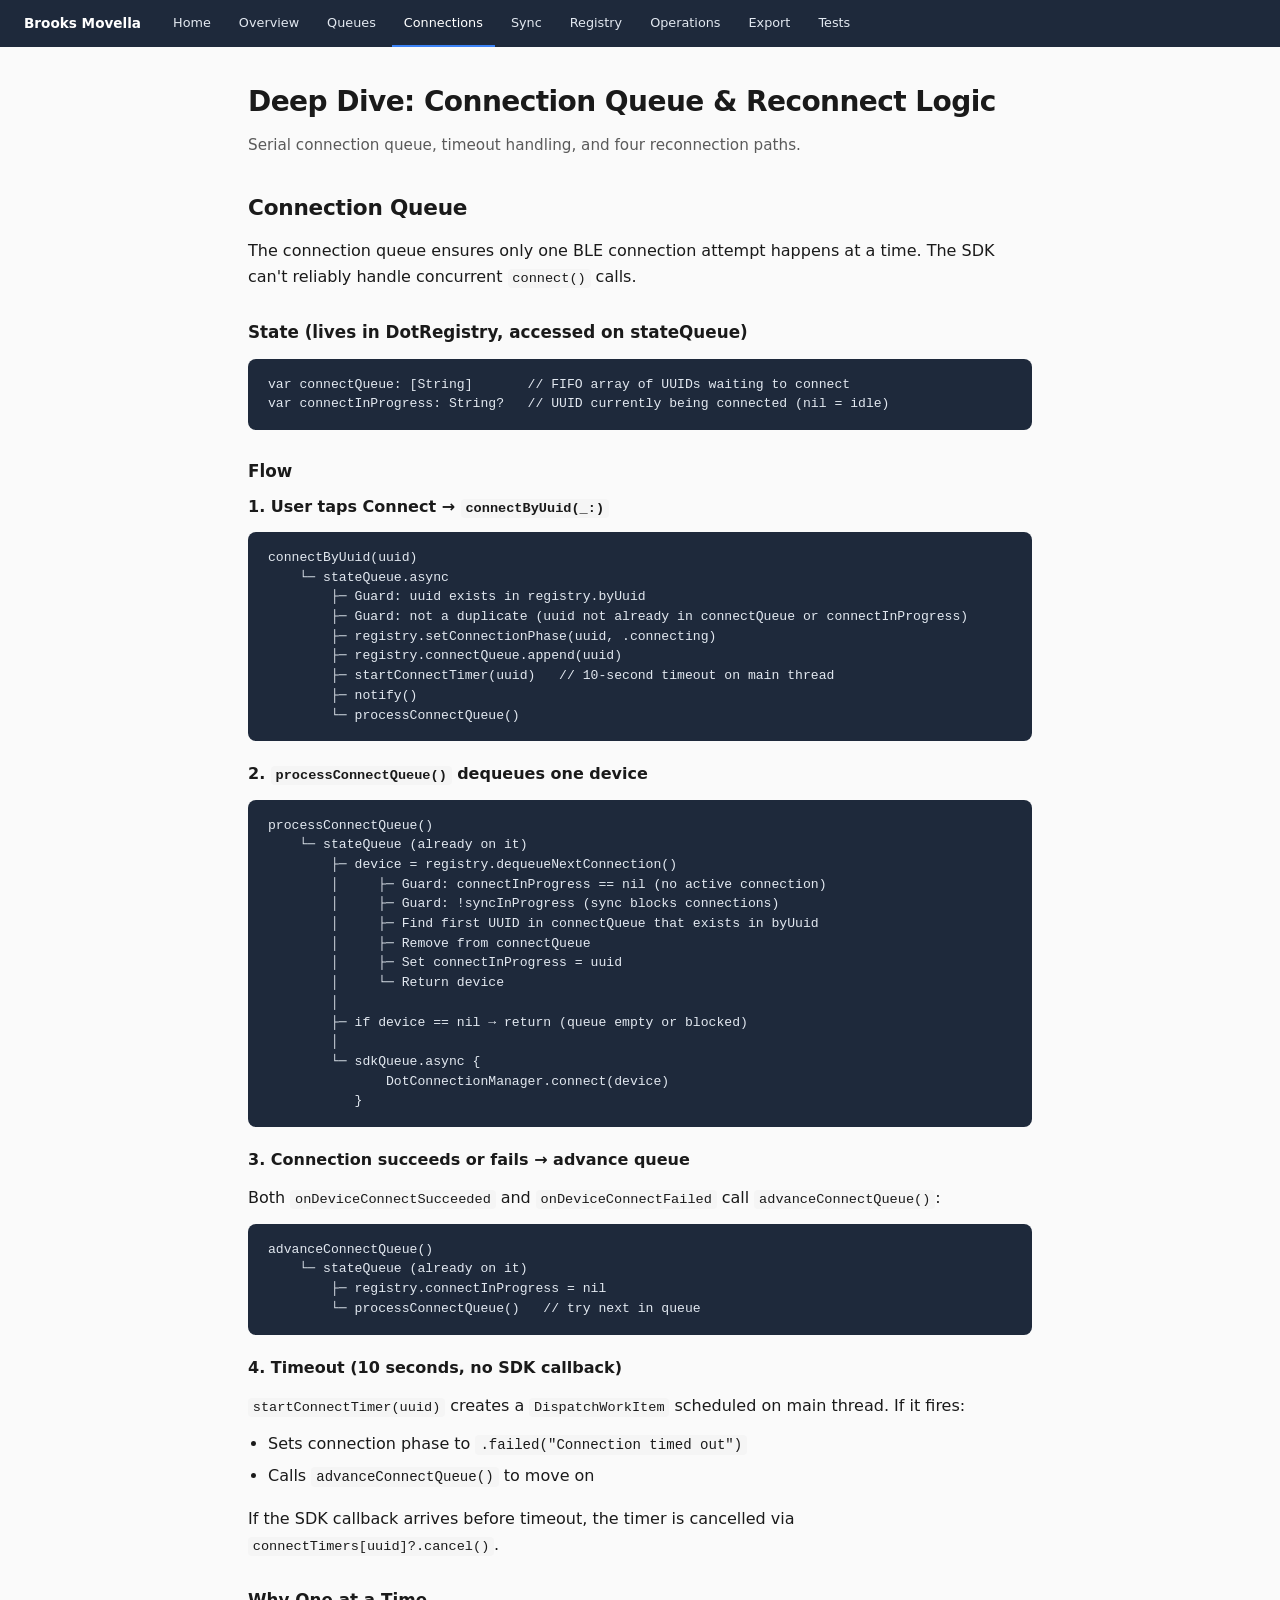
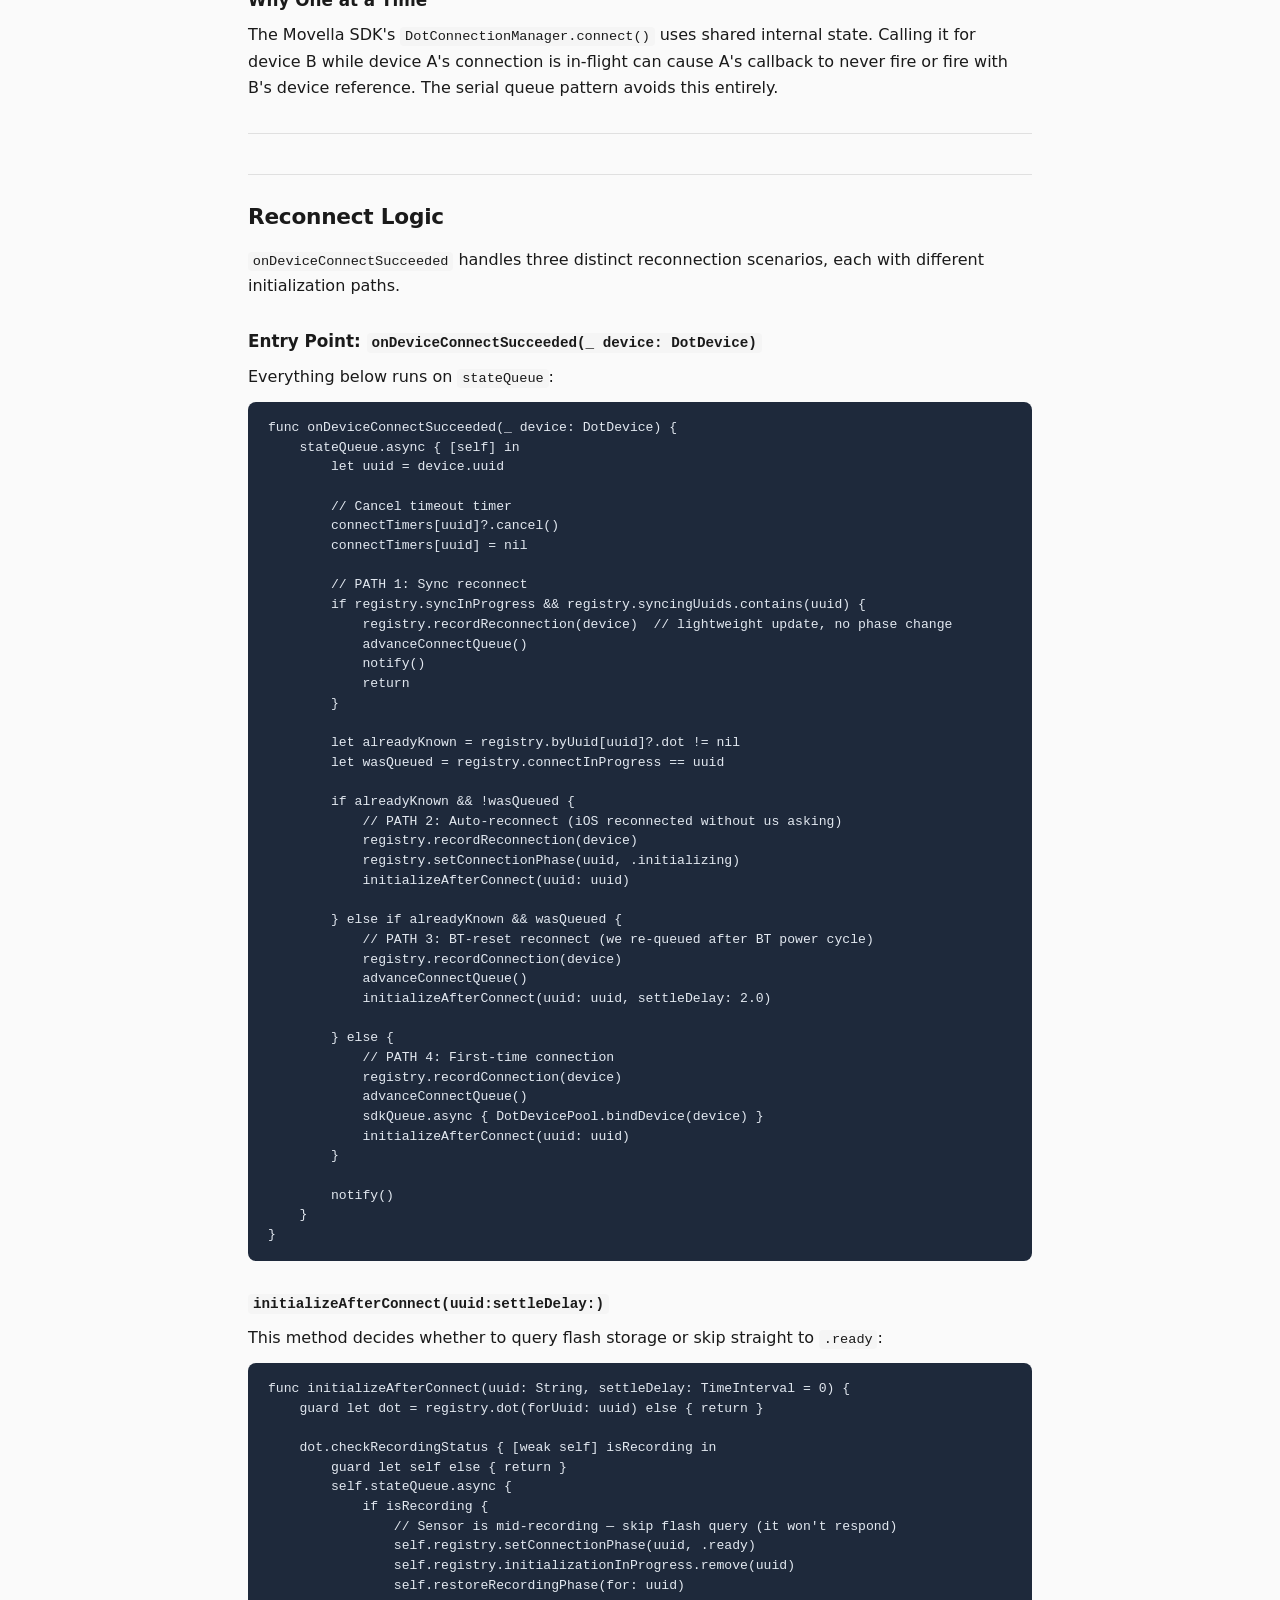
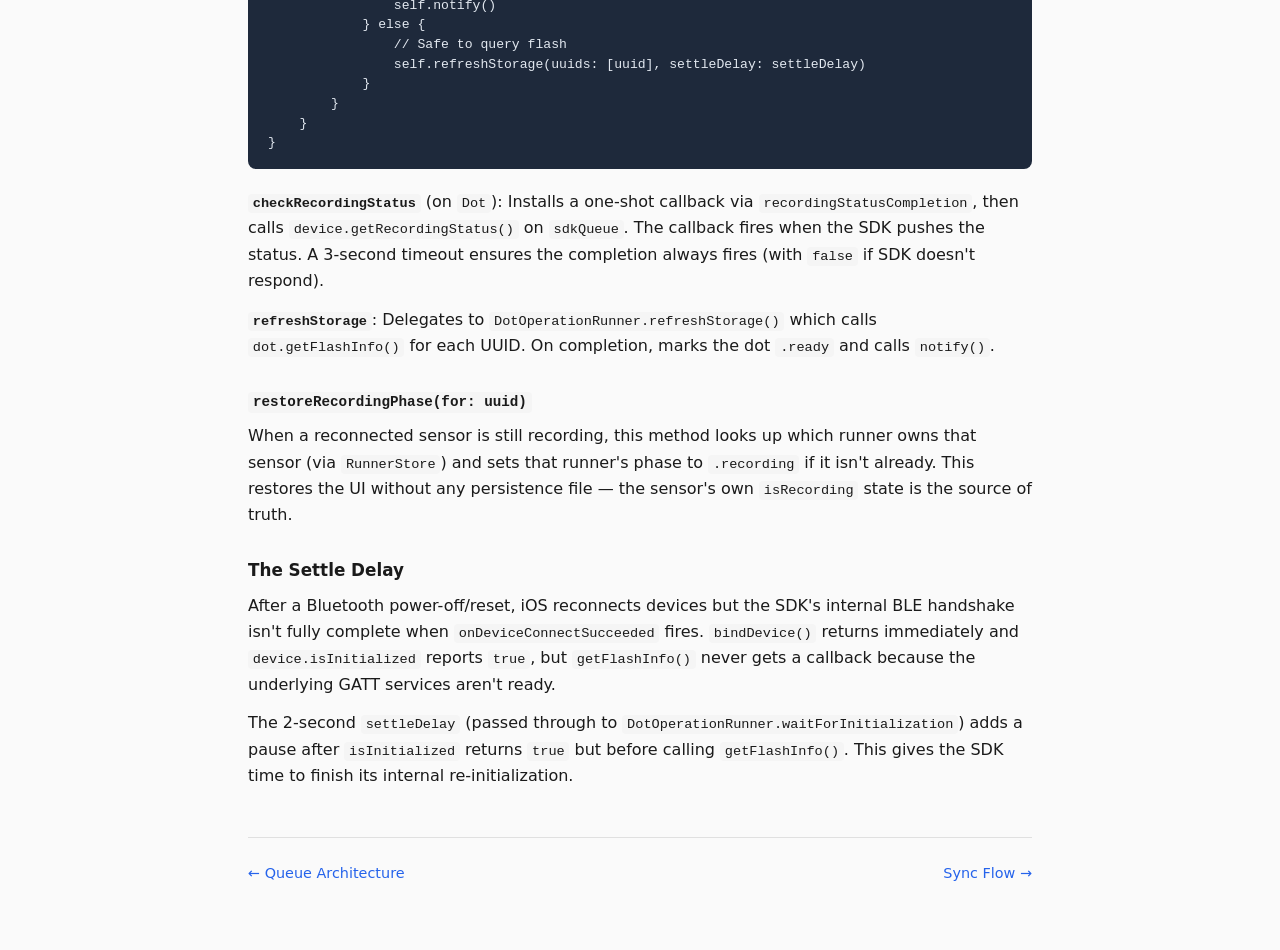
==== docs/connections.html @ 40fa3859 "cleaned up code" ====
<!DOCTYPE html>
<html lang="en">
<head>
<meta charset="utf-8">
<meta name="viewport" content="width=device-width, initial-scale=1">
<title>Connections &amp; Reconnect — Brooks Movella App</title>
<link rel="stylesheet" href="style.css">
</head>
<body>

<nav class="top-nav">
  <span class="brand">Brooks Movella</span>
  <a href="index.html">Home</a>
  <a href="overview.html">Overview</a>
  <a href="queues.html">Queues</a>
  <a href="connections.html" class="active">Connections</a>
  <a href="sync.html">Sync</a>
  <a href="registry.html">Registry</a>
  <a href="operations.html">Operations</a>
  <a href="export.html">Export</a>
  <a href="tests.html">Tests</a>
</nav>

<div class="container">
  <h1>Deep Dive: Connection Queue &amp; Reconnect Logic</h1>
  <p class="subtitle">Serial connection queue, timeout handling, and four reconnection paths.</p>

  <h2>Connection Queue</h2>

  <p>The connection queue ensures only one BLE connection attempt happens at a time. The SDK can't reliably handle concurrent <code>connect()</code> calls.</p>

  <h3>State (lives in DotRegistry, accessed on stateQueue)</h3>

<pre><code>var connectQueue: [String]       // FIFO array of UUIDs waiting to connect
var connectInProgress: String?   // UUID currently being connected (nil = idle)</code></pre>

  <h3>Flow</h3>

  <p><strong>1. User taps Connect &rarr; <code>connectByUuid(_:)</code></strong></p>

<pre><code>connectByUuid(uuid)
    &boxur;&boxh; stateQueue.async
        &boxvr;&boxh; Guard: uuid exists in registry.byUuid
        &boxvr;&boxh; Guard: not a duplicate (uuid not already in connectQueue or connectInProgress)
        &boxvr;&boxh; registry.setConnectionPhase(uuid, .connecting)
        &boxvr;&boxh; registry.connectQueue.append(uuid)
        &boxvr;&boxh; startConnectTimer(uuid)   // 10-second timeout on main thread
        &boxvr;&boxh; notify()
        &boxur;&boxh; processConnectQueue()</code></pre>

  <p><strong>2. <code>processConnectQueue()</code> dequeues one device</strong></p>

<pre><code>processConnectQueue()
    &boxur;&boxh; stateQueue (already on it)
        &boxvr;&boxh; device = registry.dequeueNextConnection()
        &boxv;     &boxvr;&boxh; Guard: connectInProgress == nil (no active connection)
        &boxv;     &boxvr;&boxh; Guard: !syncInProgress (sync blocks connections)
        &boxv;     &boxvr;&boxh; Find first UUID in connectQueue that exists in byUuid
        &boxv;     &boxvr;&boxh; Remove from connectQueue
        &boxv;     &boxvr;&boxh; Set connectInProgress = uuid
        &boxv;     &boxur;&boxh; Return device
        &boxv;
        &boxvr;&boxh; if device == nil &rarr; return (queue empty or blocked)
        &boxv;
        &boxur;&boxh; sdkQueue.async {
               DotConnectionManager.connect(device)
           }</code></pre>

  <p><strong>3. Connection succeeds or fails &rarr; advance queue</strong></p>

  <p>Both <code>onDeviceConnectSucceeded</code> and <code>onDeviceConnectFailed</code> call <code>advanceConnectQueue()</code>:</p>

<pre><code>advanceConnectQueue()
    &boxur;&boxh; stateQueue (already on it)
        &boxvr;&boxh; registry.connectInProgress = nil
        &boxur;&boxh; processConnectQueue()   // try next in queue</code></pre>

  <p><strong>4. Timeout (10 seconds, no SDK callback)</strong></p>

  <p><code>startConnectTimer(uuid)</code> creates a <code>DispatchWorkItem</code> scheduled on main thread. If it fires:</p>
  <ul>
    <li>Sets connection phase to <code>.failed("Connection timed out")</code></li>
    <li>Calls <code>advanceConnectQueue()</code> to move on</li>
  </ul>

  <p>If the SDK callback arrives before timeout, the timer is cancelled via <code>connectTimers[uuid]?.cancel()</code>.</p>

  <h3>Why One at a Time</h3>

  <p>The Movella SDK's <code>DotConnectionManager.connect()</code> uses shared internal state. Calling it for device B while device A's connection is in-flight can cause A's callback to never fire or fire with B's device reference. The serial queue pattern avoids this entirely.</p>

  <hr>

  <h2>Reconnect Logic</h2>

  <p><code>onDeviceConnectSucceeded</code> handles three distinct reconnection scenarios, each with different initialization paths.</p>

  <h3>Entry Point: <code>onDeviceConnectSucceeded(_ device: DotDevice)</code></h3>

  <p>Everything below runs on <code>stateQueue</code>:</p>

<pre><code>func onDeviceConnectSucceeded(_ device: DotDevice) {
    stateQueue.async { [self] in
        let uuid = device.uuid

        // Cancel timeout timer
        connectTimers[uuid]?.cancel()
        connectTimers[uuid] = nil

        // PATH 1: Sync reconnect
        if registry.syncInProgress &amp;&amp; registry.syncingUuids.contains(uuid) {
            registry.recordReconnection(device)  // lightweight update, no phase change
            advanceConnectQueue()
            notify()
            return
        }

        let alreadyKnown = registry.byUuid[uuid]?.dot != nil
        let wasQueued = registry.connectInProgress == uuid

        if alreadyKnown &amp;&amp; !wasQueued {
            // PATH 2: Auto-reconnect (iOS reconnected without us asking)
            registry.recordReconnection(device)
            registry.setConnectionPhase(uuid, .initializing)
            initializeAfterConnect(uuid: uuid)

        } else if alreadyKnown &amp;&amp; wasQueued {
            // PATH 3: BT-reset reconnect (we re-queued after BT power cycle)
            registry.recordConnection(device)
            advanceConnectQueue()
            initializeAfterConnect(uuid: uuid, settleDelay: 2.0)

        } else {
            // PATH 4: First-time connection
            registry.recordConnection(device)
            advanceConnectQueue()
            sdkQueue.async { DotDevicePool.bindDevice(device) }
            initializeAfterConnect(uuid: uuid)
        }

        notify()
    }
}</code></pre>

  <h3><code>initializeAfterConnect(uuid:settleDelay:)</code></h3>

  <p>This method decides whether to query flash storage or skip straight to <code>.ready</code>:</p>

<pre><code>func initializeAfterConnect(uuid: String, settleDelay: TimeInterval = 0) {
    guard let dot = registry.dot(forUuid: uuid) else { return }

    dot.checkRecordingStatus { [weak self] isRecording in
        guard let self else { return }
        self.stateQueue.async {
            if isRecording {
                // Sensor is mid-recording &mdash; skip flash query (it won't respond)
                self.registry.setConnectionPhase(uuid, .ready)
                self.registry.initializationInProgress.remove(uuid)
                self.restoreRecordingPhase(for: uuid)
                self.notify()
            } else {
                // Safe to query flash
                self.refreshStorage(uuids: [uuid], settleDelay: settleDelay)
            }
        }
    }
}</code></pre>

  <p><strong><code>checkRecordingStatus</code></strong> (on <code>Dot</code>): Installs a one-shot callback via <code>recordingStatusCompletion</code>, then calls <code>device.getRecordingStatus()</code> on <code>sdkQueue</code>. The callback fires when the SDK pushes the status. A 3-second timeout ensures the completion always fires (with <code>false</code> if SDK doesn't respond).</p>

  <p><strong><code>refreshStorage</code></strong>: Delegates to <code>DotOperationRunner.refreshStorage()</code> which calls <code>dot.getFlashInfo()</code> for each UUID. On completion, marks the dot <code>.ready</code> and calls <code>notify()</code>.</p>

  <h3><code>restoreRecordingPhase(for: uuid)</code></h3>

  <p>When a reconnected sensor is still recording, this method looks up which runner owns that sensor (via <code>RunnerStore</code>) and sets that runner's phase to <code>.recording</code> if it isn't already. This restores the UI without any persistence file &mdash; the sensor's own <code>isRecording</code> state is the source of truth.</p>

  <h3>The Settle Delay</h3>

  <p>After a Bluetooth power-off/reset, iOS reconnects devices but the SDK's internal BLE handshake isn't fully complete when <code>onDeviceConnectSucceeded</code> fires. <code>bindDevice()</code> returns immediately and <code>device.isInitialized</code> reports <code>true</code>, but <code>getFlashInfo()</code> never gets a callback because the underlying GATT services aren't ready.</p>

  <p>The 2-second <code>settleDelay</code> (passed through to <code>DotOperationRunner.waitForInitialization</code>) adds a pause after <code>isInitialized</code> returns <code>true</code> but before calling <code>getFlashInfo()</code>. This gives the SDK time to finish its internal re-initialization.</p>

  <div class="page-nav">
    <a href="queues.html">&larr; Queue Architecture</a>
    <a href="sync.html">Sync Flow &rarr;</a>
  </div>
</div>

</body>
</html>
---- docs/style.css ----
/* ── Reset & Base ── */
*, *::before, *::after { box-sizing: border-box; margin: 0; padding: 0; }

:root {
  --bg: #fafafa;
  --surface: #ffffff;
  --text: #1a1a1a;
  --text-muted: #5a5a5a;
  --border: #e0e0e0;
  --accent: #2563eb;
  --accent-light: #eff6ff;
  --code-bg: #f5f5f5;
  --nav-bg: #1e293b;
  --nav-text: #e2e8f0;
  --nav-hover: #3b82f6;
}

html { font-size: 16px; scroll-behavior: smooth; }
body {
  font-family: -apple-system, BlinkMacSystemFont, "SF Pro Text", "Segoe UI", system-ui, sans-serif;
  color: var(--text);
  background: var(--bg);
  line-height: 1.65;
}

/* ── Top Nav ── */
.top-nav {
  background: var(--nav-bg);
  padding: 0 1.5rem;
  display: flex;
  align-items: center;
  gap: 0.25rem;
  position: sticky;
  top: 0;
  z-index: 100;
  overflow-x: auto;
  white-space: nowrap;
  -webkit-overflow-scrolling: touch;
}

.top-nav a {
  color: var(--nav-text);
  text-decoration: none;
  padding: 0.75rem 0.75rem;
  font-size: 0.8rem;
  font-weight: 500;
  border-bottom: 2px solid transparent;
  transition: border-color 0.15s, color 0.15s;
  flex-shrink: 0;
}

.top-nav a:hover { color: #fff; border-bottom-color: var(--nav-hover); }
.top-nav a.active { color: #fff; border-bottom-color: var(--nav-hover); }
.top-nav .brand {
  font-weight: 700;
  font-size: 0.85rem;
  color: #fff;
  margin-right: 1rem;
  padding: 0.75rem 0;
  border-bottom: none;
}

/* ── Content ── */
.container {
  max-width: 52rem;
  margin: 0 auto;
  padding: 2rem 1.5rem 4rem;
}

h1 {
  font-size: 1.75rem;
  font-weight: 700;
  margin-bottom: 0.5rem;
  letter-spacing: -0.02em;
}

h1 + .subtitle {
  color: var(--text-muted);
  font-size: 0.95rem;
  margin-bottom: 2rem;
}

h2 {
  font-size: 1.35rem;
  font-weight: 700;
  margin: 2.5rem 0 0.75rem;
  padding-top: 1.5rem;
  border-top: 1px solid var(--border);
  letter-spacing: -0.01em;
}

h2:first-of-type { border-top: none; padding-top: 0; margin-top: 1.5rem; }

h3 {
  font-size: 1.05rem;
  font-weight: 600;
  margin: 1.75rem 0 0.5rem;
  color: var(--text);
}

p { margin-bottom: 0.75rem; }

ul, ol {
  margin: 0.5rem 0 1rem 1.25rem;
}

li { margin-bottom: 0.35rem; }
li code { font-size: 0.88em; }

strong { font-weight: 600; }

hr {
  border: none;
  border-top: 1px solid var(--border);
  margin: 2rem 0;
}

/* ── Code ── */
code {
  font-family: "SF Mono", "Fira Code", "JetBrains Mono", Menlo, monospace;
  font-size: 0.85em;
  background: var(--code-bg);
  padding: 0.15em 0.35em;
  border-radius: 4px;
}

pre {
  background: #1e293b;
  color: #e2e8f0;
  padding: 1rem 1.25rem;
  border-radius: 8px;
  overflow-x: auto;
  margin: 0.75rem 0 1.25rem;
  line-height: 1.5;
  font-size: 0.82rem;
}

pre code {
  background: none;
  padding: 0;
  border-radius: 0;
  color: inherit;
  font-size: inherit;
}

/* ── Tables ── */
table {
  width: 100%;
  border-collapse: collapse;
  margin: 0.75rem 0 1.25rem;
  font-size: 0.9rem;
}

th, td {
  text-align: left;
  padding: 0.5rem 0.75rem;
  border: 1px solid var(--border);
}

th {
  background: var(--code-bg);
  font-weight: 600;
  font-size: 0.85rem;
}

td code { font-size: 0.82em; }

/* ── Index Cards ── */
.card-grid {
  display: grid;
  grid-template-columns: repeat(auto-fill, minmax(280px, 1fr));
  gap: 1rem;
  margin: 1.5rem 0;
}

.card {
  background: var(--surface);
  border: 1px solid var(--border);
  border-radius: 10px;
  padding: 1.25rem;
  text-decoration: none;
  color: var(--text);
  transition: box-shadow 0.15s, border-color 0.15s;
}

.card:hover {
  border-color: var(--accent);
  box-shadow: 0 2px 12px rgba(37, 99, 235, 0.1);
}

.card h3 {
  font-size: 1rem;
  margin: 0 0 0.35rem;
  color: var(--accent);
}

.card p {
  font-size: 0.85rem;
  color: var(--text-muted);
  margin: 0;
  line-height: 1.45;
}

/* ── Page Nav (prev/next) ── */
.page-nav {
  display: flex;
  justify-content: space-between;
  margin-top: 3rem;
  padding-top: 1.5rem;
  border-top: 1px solid var(--border);
  font-size: 0.9rem;
}

.page-nav a {
  color: var(--accent);
  text-decoration: none;
  font-weight: 500;
}

.page-nav a:hover { text-decoration: underline; }

/* ── Responsive ── */
@media (max-width: 640px) {
  .container { padding: 1.25rem 1rem 3rem; }
  h1 { font-size: 1.4rem; }
  h2 { font-size: 1.15rem; }
  pre { font-size: 0.78rem; padding: 0.75rem; }
  .card-grid { grid-template-columns: 1fr; }
}
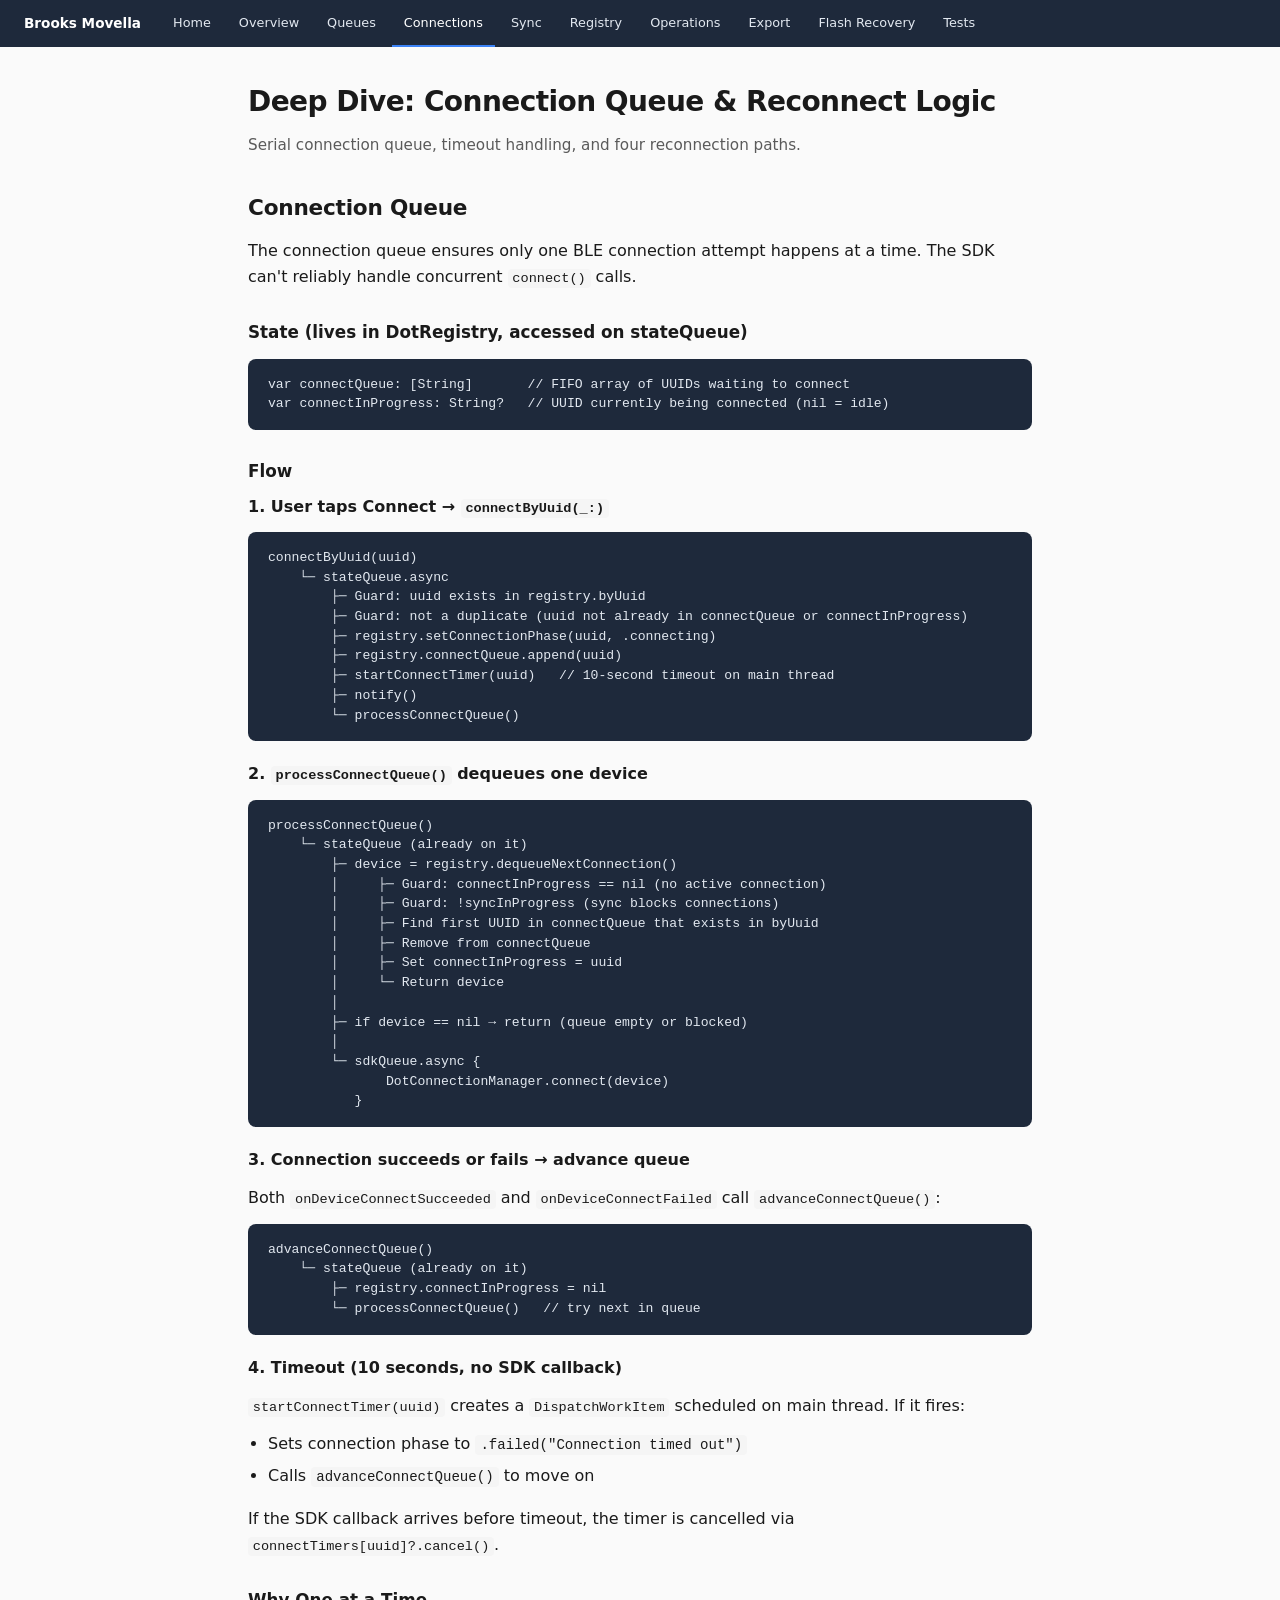
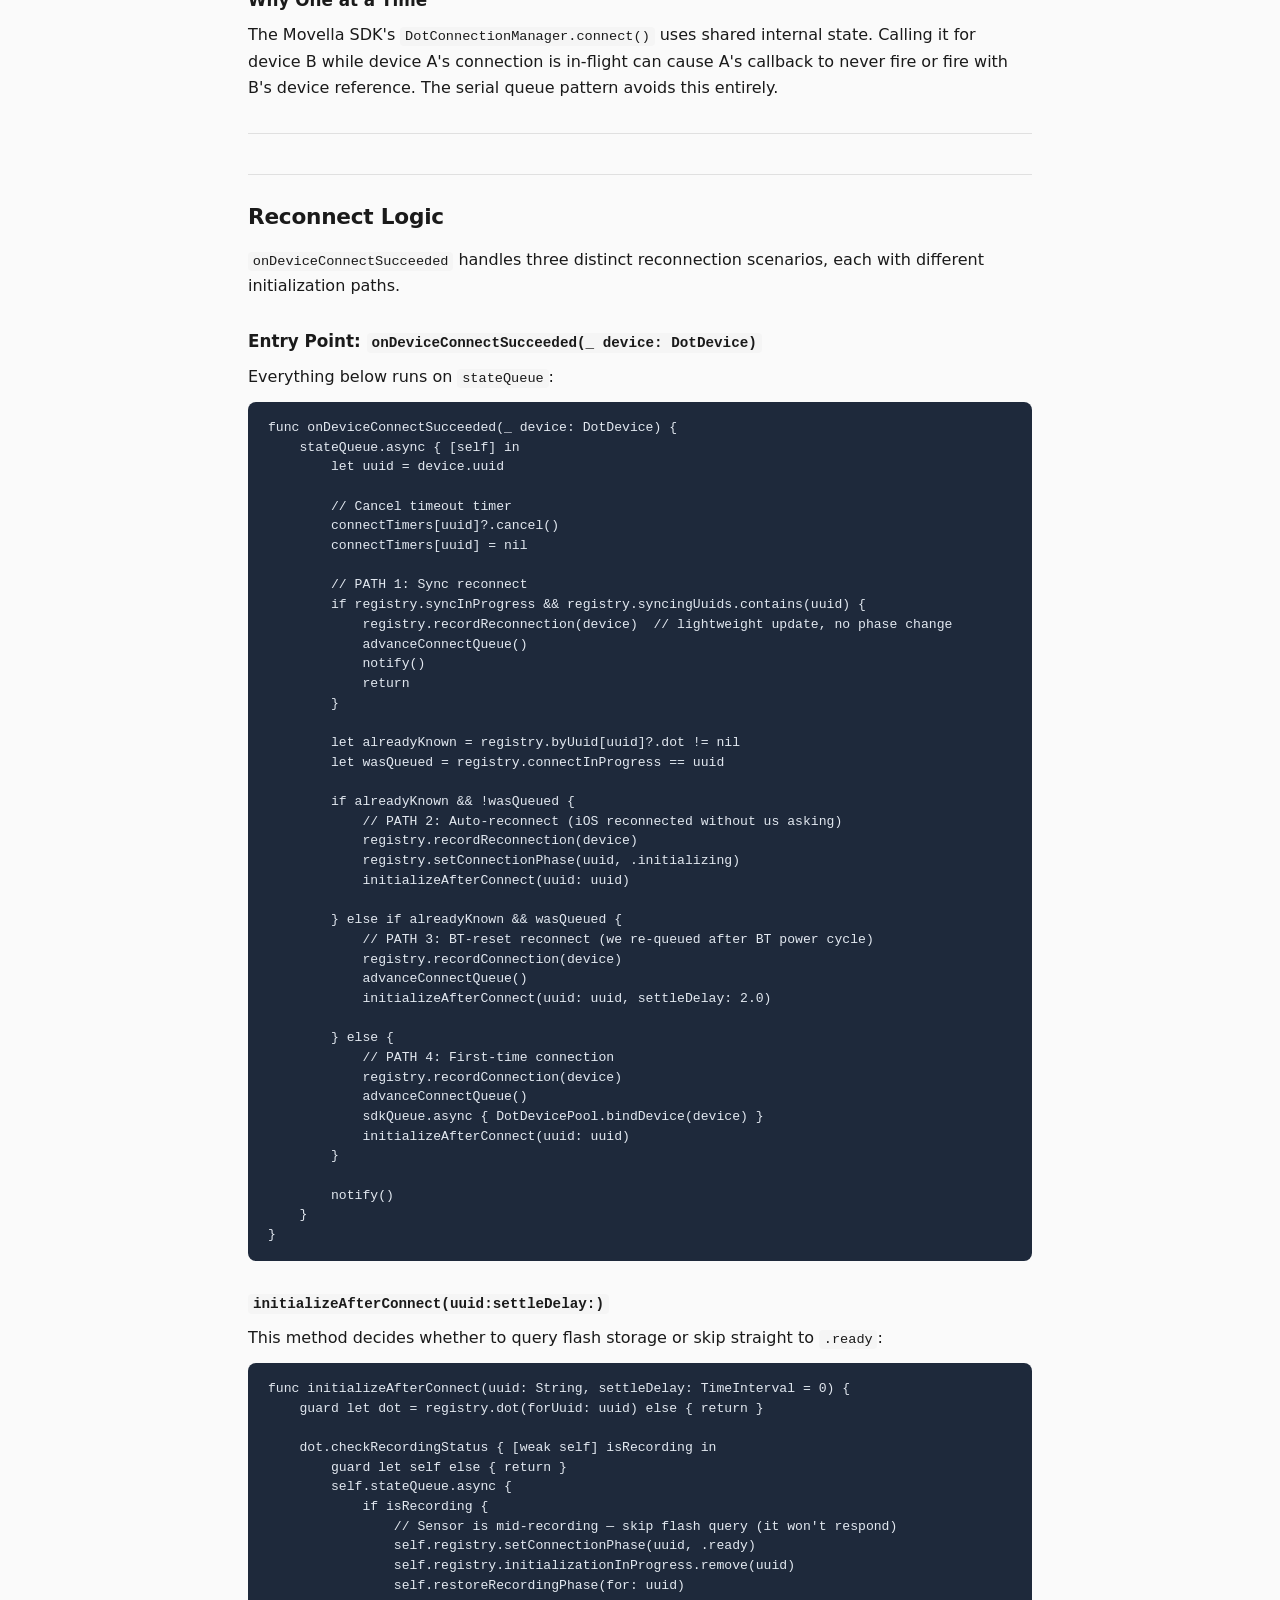
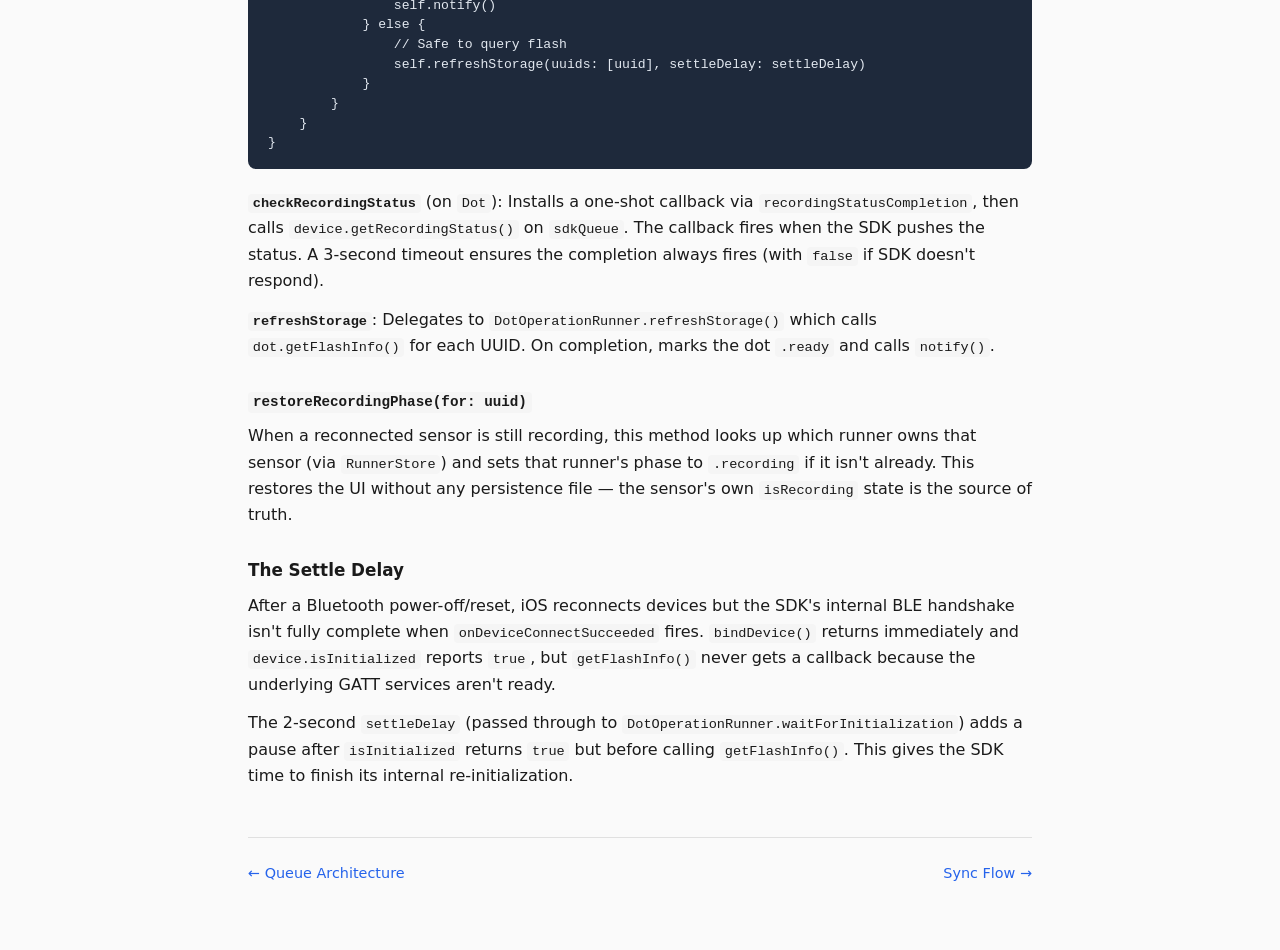
==== commit 235c1d55: "added writing to local storage and file org" ====
--- a/docs/connections.html
+++ b/docs/connections.html
@@ -18,6 +18,7 @@
   <a href="registry.html">Registry</a>
   <a href="operations.html">Operations</a>
   <a href="export.html">Export</a>
+  <a href="flash-recovery.html">Flash Recovery</a>
   <a href="tests.html">Tests</a>
 </nav>
 
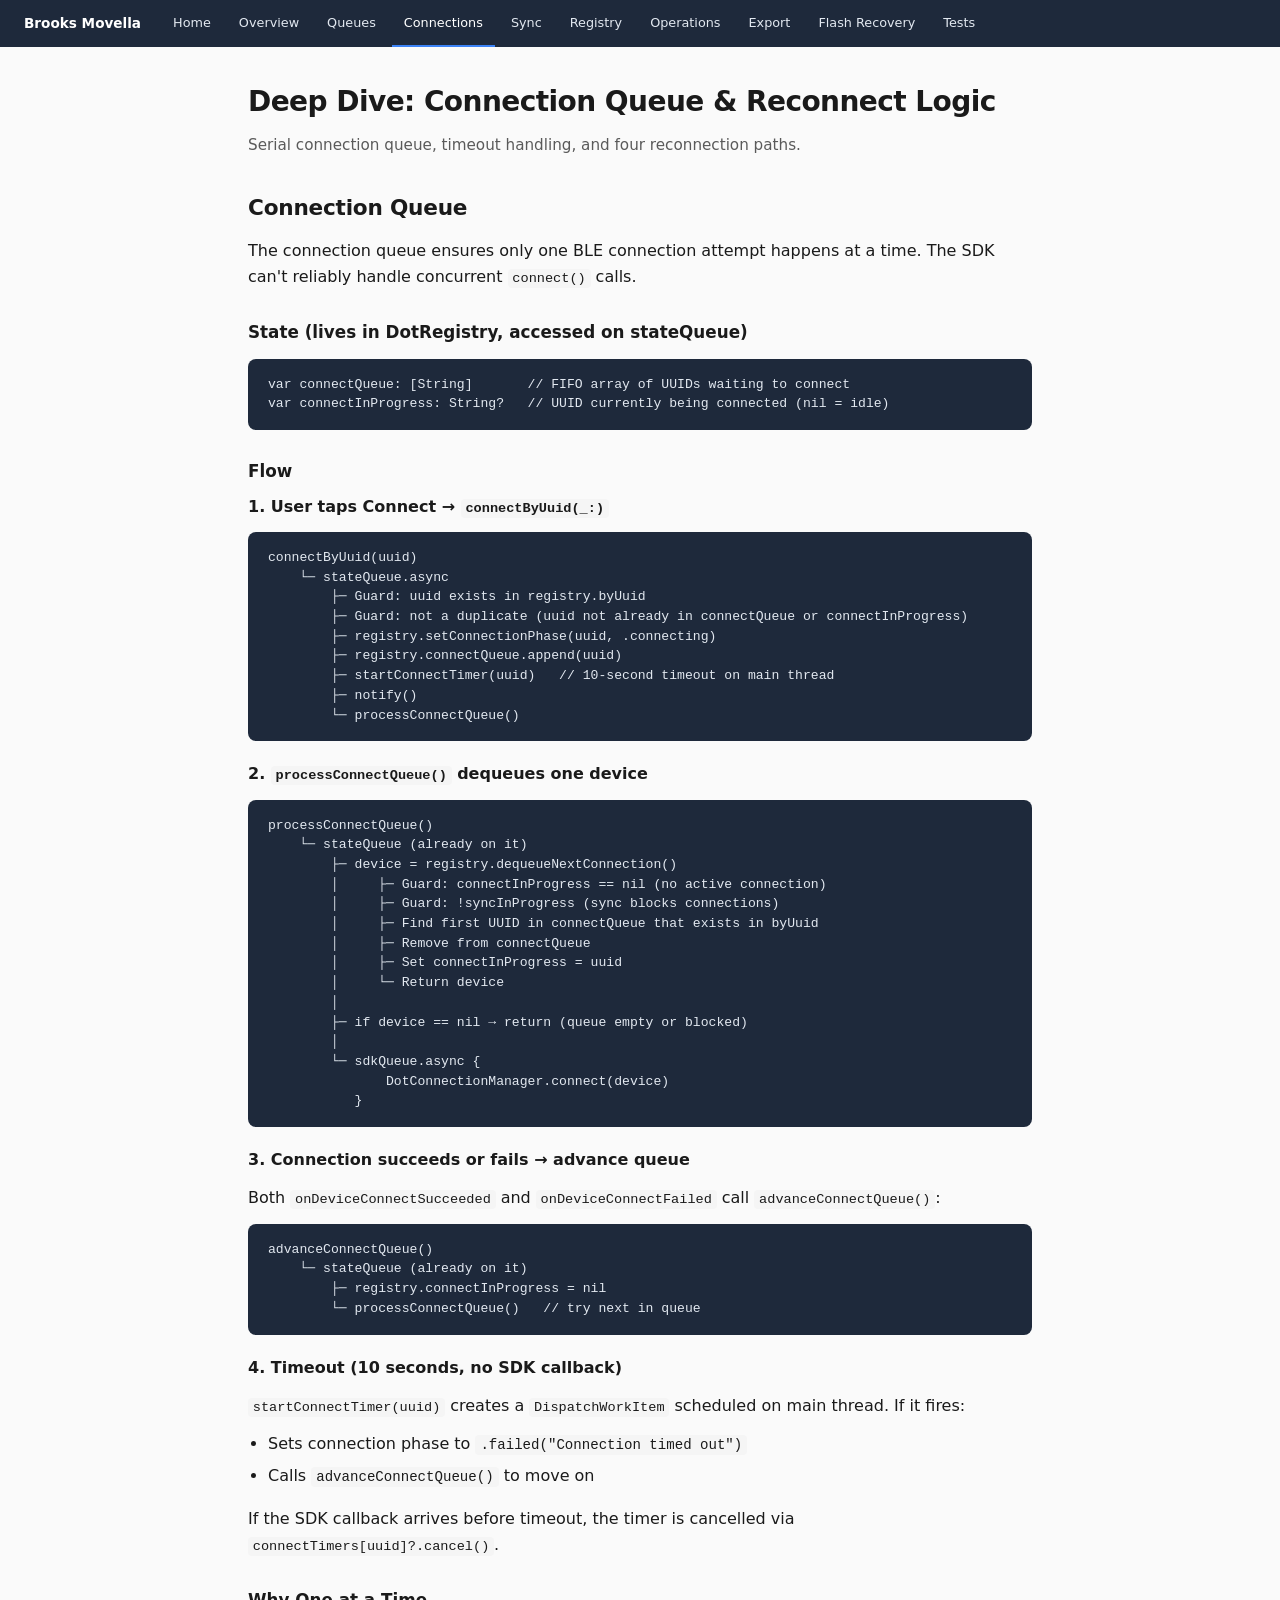
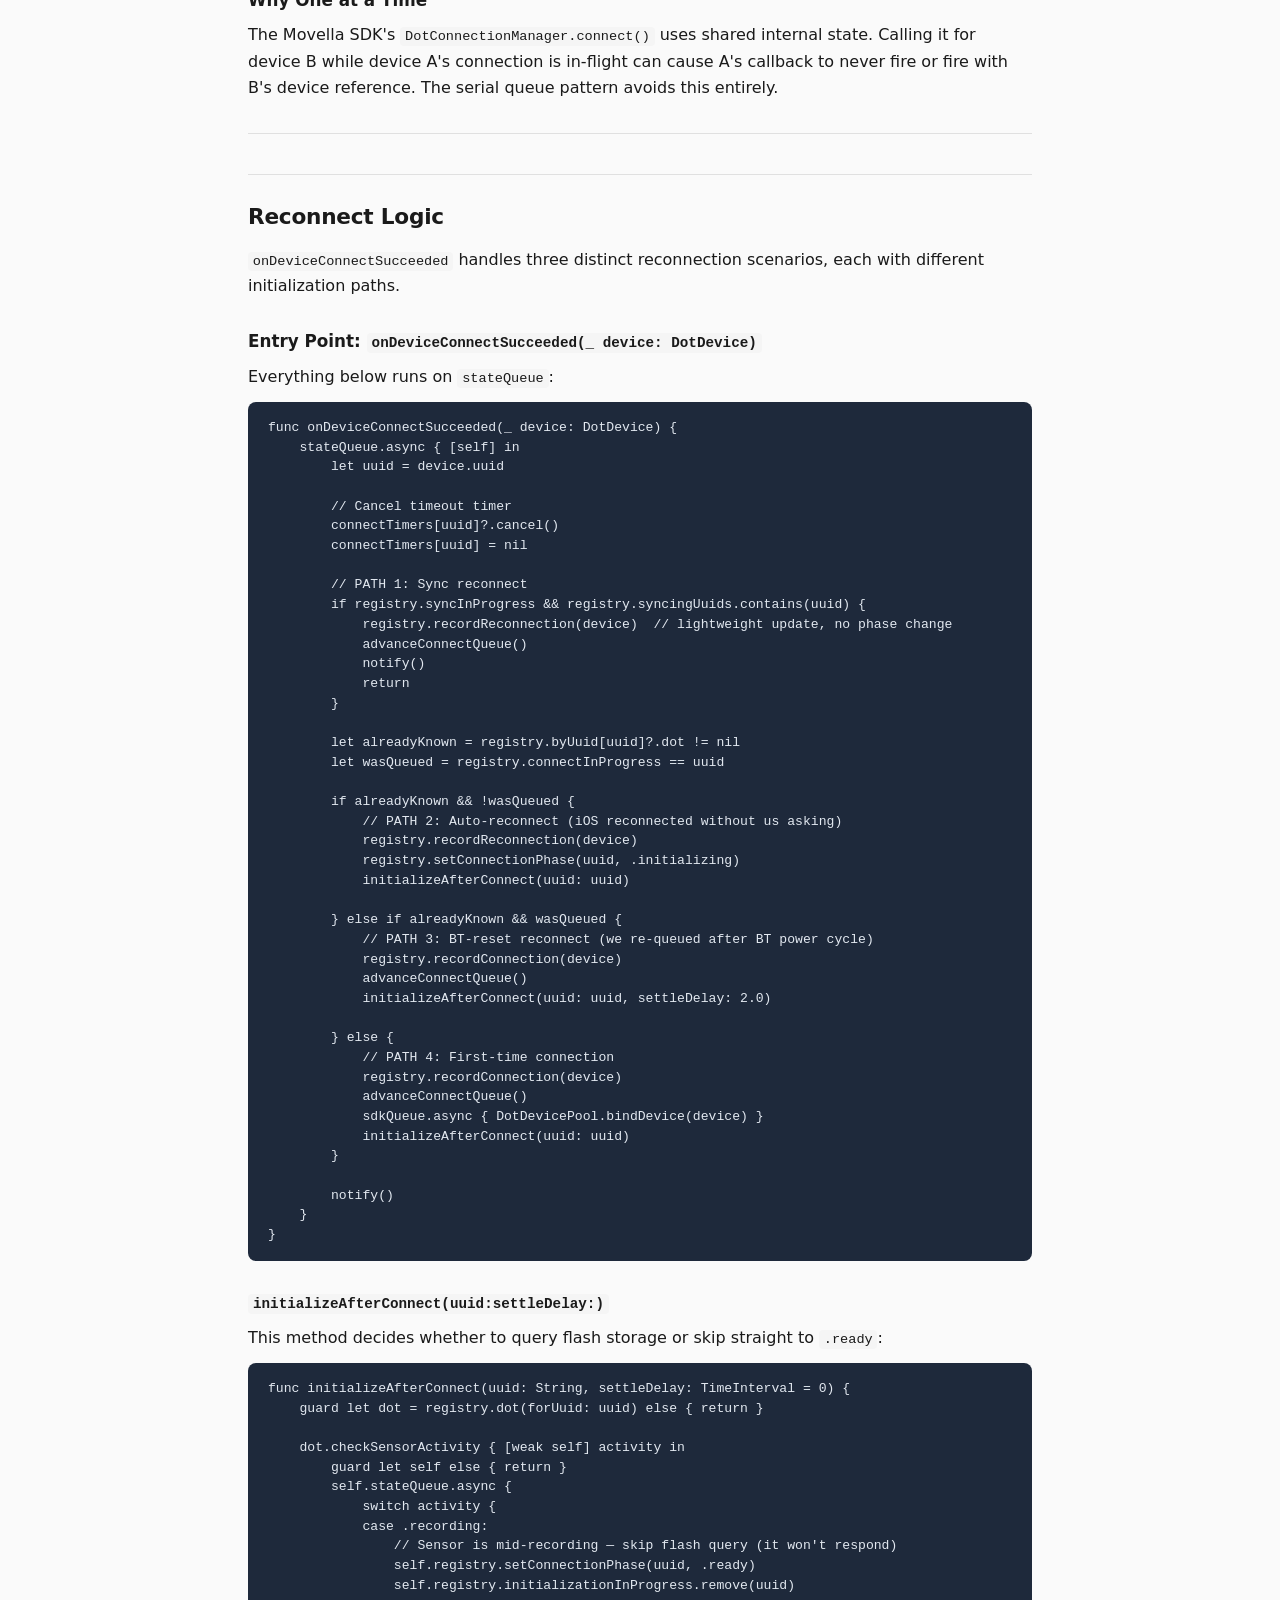
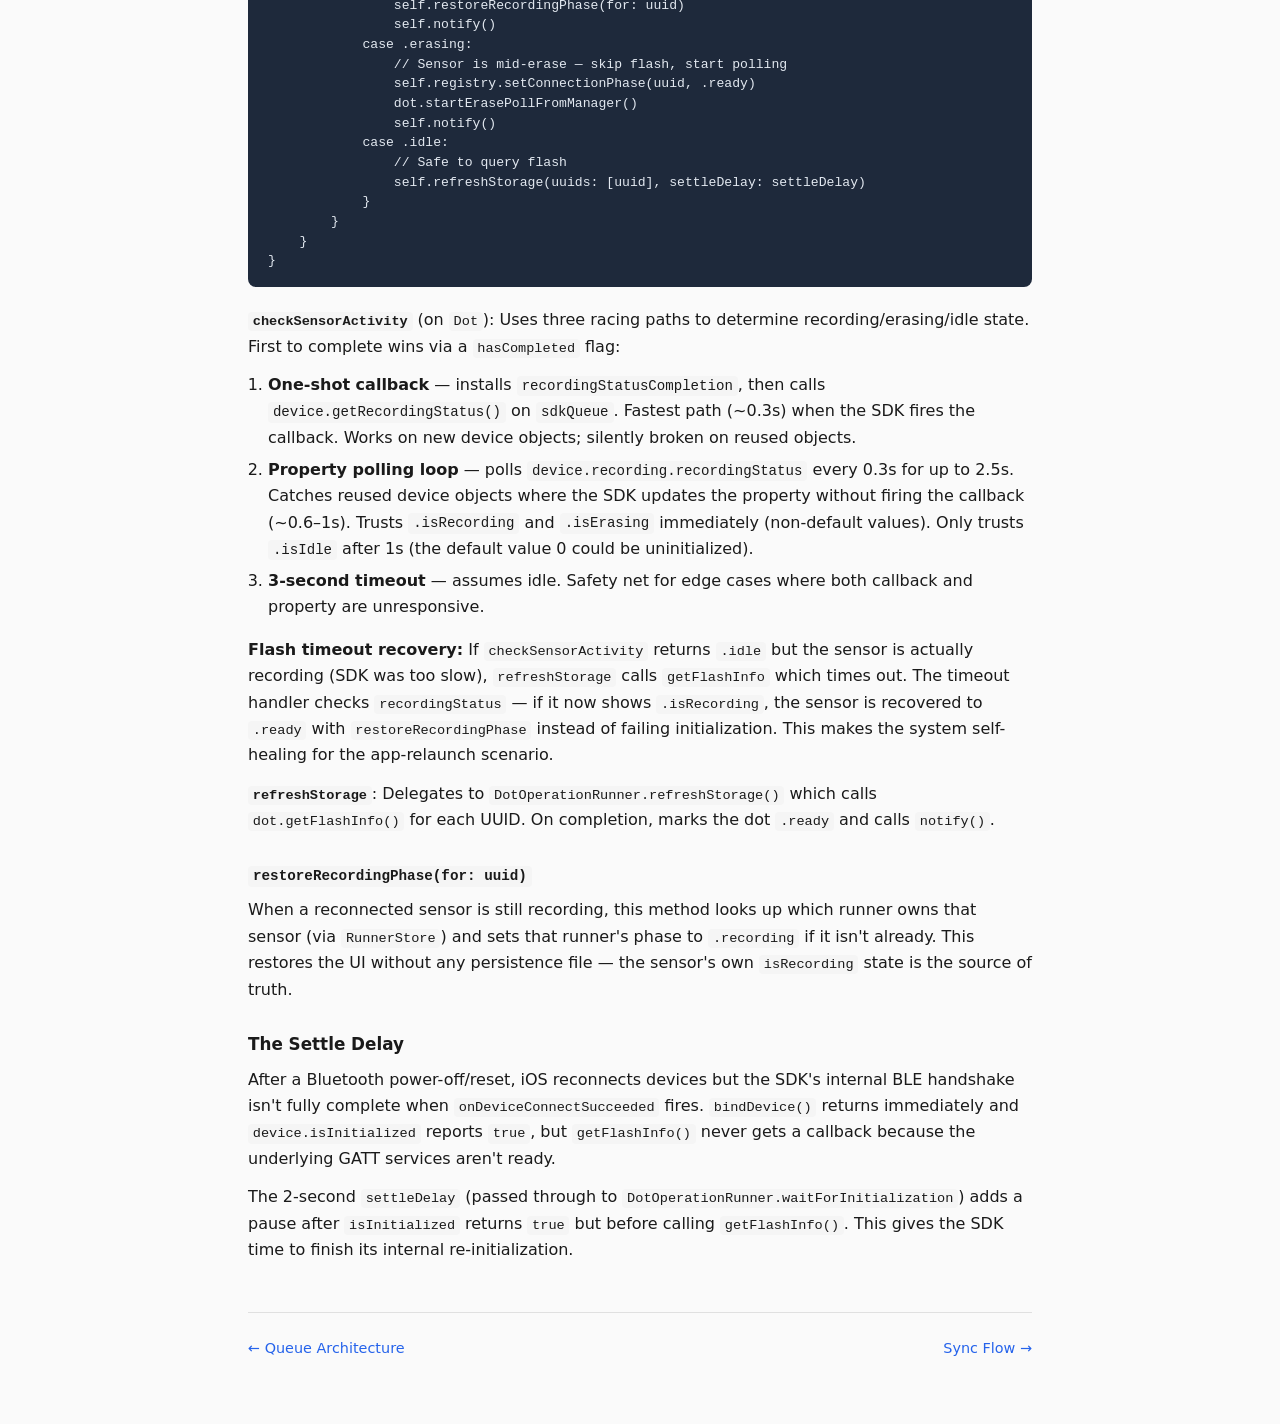
==== commit 52da3deb: "fixed the recording tracking" ====
--- a/docs/connections.html
+++ b/docs/connections.html
@@ -150,16 +150,22 @@
 <pre><code>func initializeAfterConnect(uuid: String, settleDelay: TimeInterval = 0) {
     guard let dot = registry.dot(forUuid: uuid) else { return }
 
-    dot.checkRecordingStatus { [weak self] isRecording in
+    dot.checkSensorActivity { [weak self] activity in
         guard let self else { return }
         self.stateQueue.async {
-            if isRecording {
+            switch activity {
+            case .recording:
                 // Sensor is mid-recording &mdash; skip flash query (it won't respond)
                 self.registry.setConnectionPhase(uuid, .ready)
                 self.registry.initializationInProgress.remove(uuid)
                 self.restoreRecordingPhase(for: uuid)
                 self.notify()
-            } else {
+            case .erasing:
+                // Sensor is mid-erase &mdash; skip flash, start polling
+                self.registry.setConnectionPhase(uuid, .ready)
+                dot.startErasePollFromManager()
+                self.notify()
+            case .idle:
                 // Safe to query flash
                 self.refreshStorage(uuids: [uuid], settleDelay: settleDelay)
             }
@@ -167,7 +173,14 @@
     }
 }</code></pre>
 
-  <p><strong><code>checkRecordingStatus</code></strong> (on <code>Dot</code>): Installs a one-shot callback via <code>recordingStatusCompletion</code>, then calls <code>device.getRecordingStatus()</code> on <code>sdkQueue</code>. The callback fires when the SDK pushes the status. A 3-second timeout ensures the completion always fires (with <code>false</code> if SDK doesn't respond).</p>
+  <p><strong><code>checkSensorActivity</code></strong> (on <code>Dot</code>): Uses three racing paths to determine recording/erasing/idle state. First to complete wins via a <code>hasCompleted</code> flag:</p>
+  <ol>
+    <li><strong>One-shot callback</strong> &mdash; installs <code>recordingStatusCompletion</code>, then calls <code>device.getRecordingStatus()</code> on <code>sdkQueue</code>. Fastest path (~0.3s) when the SDK fires the callback. Works on new device objects; silently broken on reused objects.</li>
+    <li><strong>Property polling loop</strong> &mdash; polls <code>device.recording.recordingStatus</code> every 0.3s for up to 2.5s. Catches reused device objects where the SDK updates the property without firing the callback (~0.6&ndash;1s). Trusts <code>.isRecording</code> and <code>.isErasing</code> immediately (non-default values). Only trusts <code>.isIdle</code> after 1s (the default value 0 could be uninitialized).</li>
+    <li><strong>3-second timeout</strong> &mdash; assumes idle. Safety net for edge cases where both callback and property are unresponsive.</li>
+  </ol>
+
+  <p><strong>Flash timeout recovery:</strong> If <code>checkSensorActivity</code> returns <code>.idle</code> but the sensor is actually recording (SDK was too slow), <code>refreshStorage</code> calls <code>getFlashInfo</code> which times out. The timeout handler checks <code>recordingStatus</code> &mdash; if it now shows <code>.isRecording</code>, the sensor is recovered to <code>.ready</code> with <code>restoreRecordingPhase</code> instead of failing initialization. This makes the system self-healing for the app-relaunch scenario.</p>
 
   <p><strong><code>refreshStorage</code></strong>: Delegates to <code>DotOperationRunner.refreshStorage()</code> which calls <code>dot.getFlashInfo()</code> for each UUID. On completion, marks the dot <code>.ready</code> and calls <code>notify()</code>.</p>
 
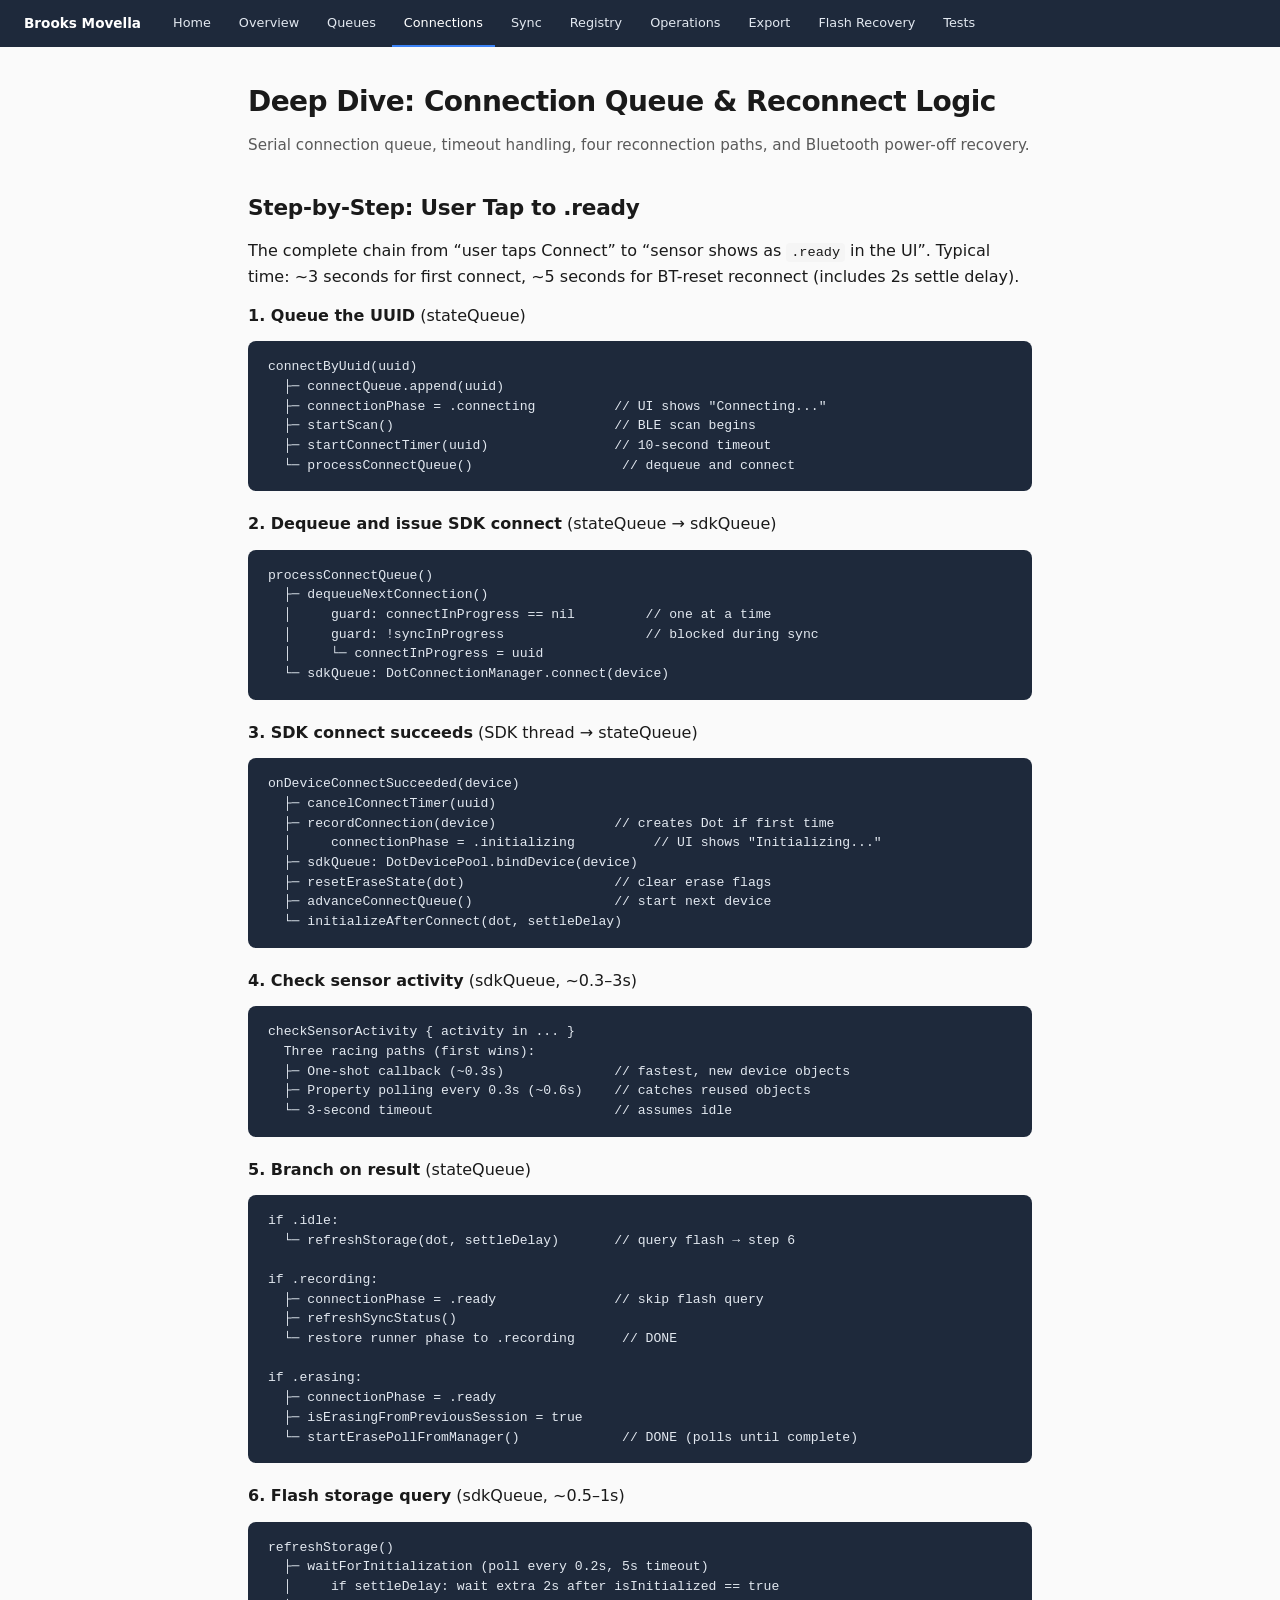
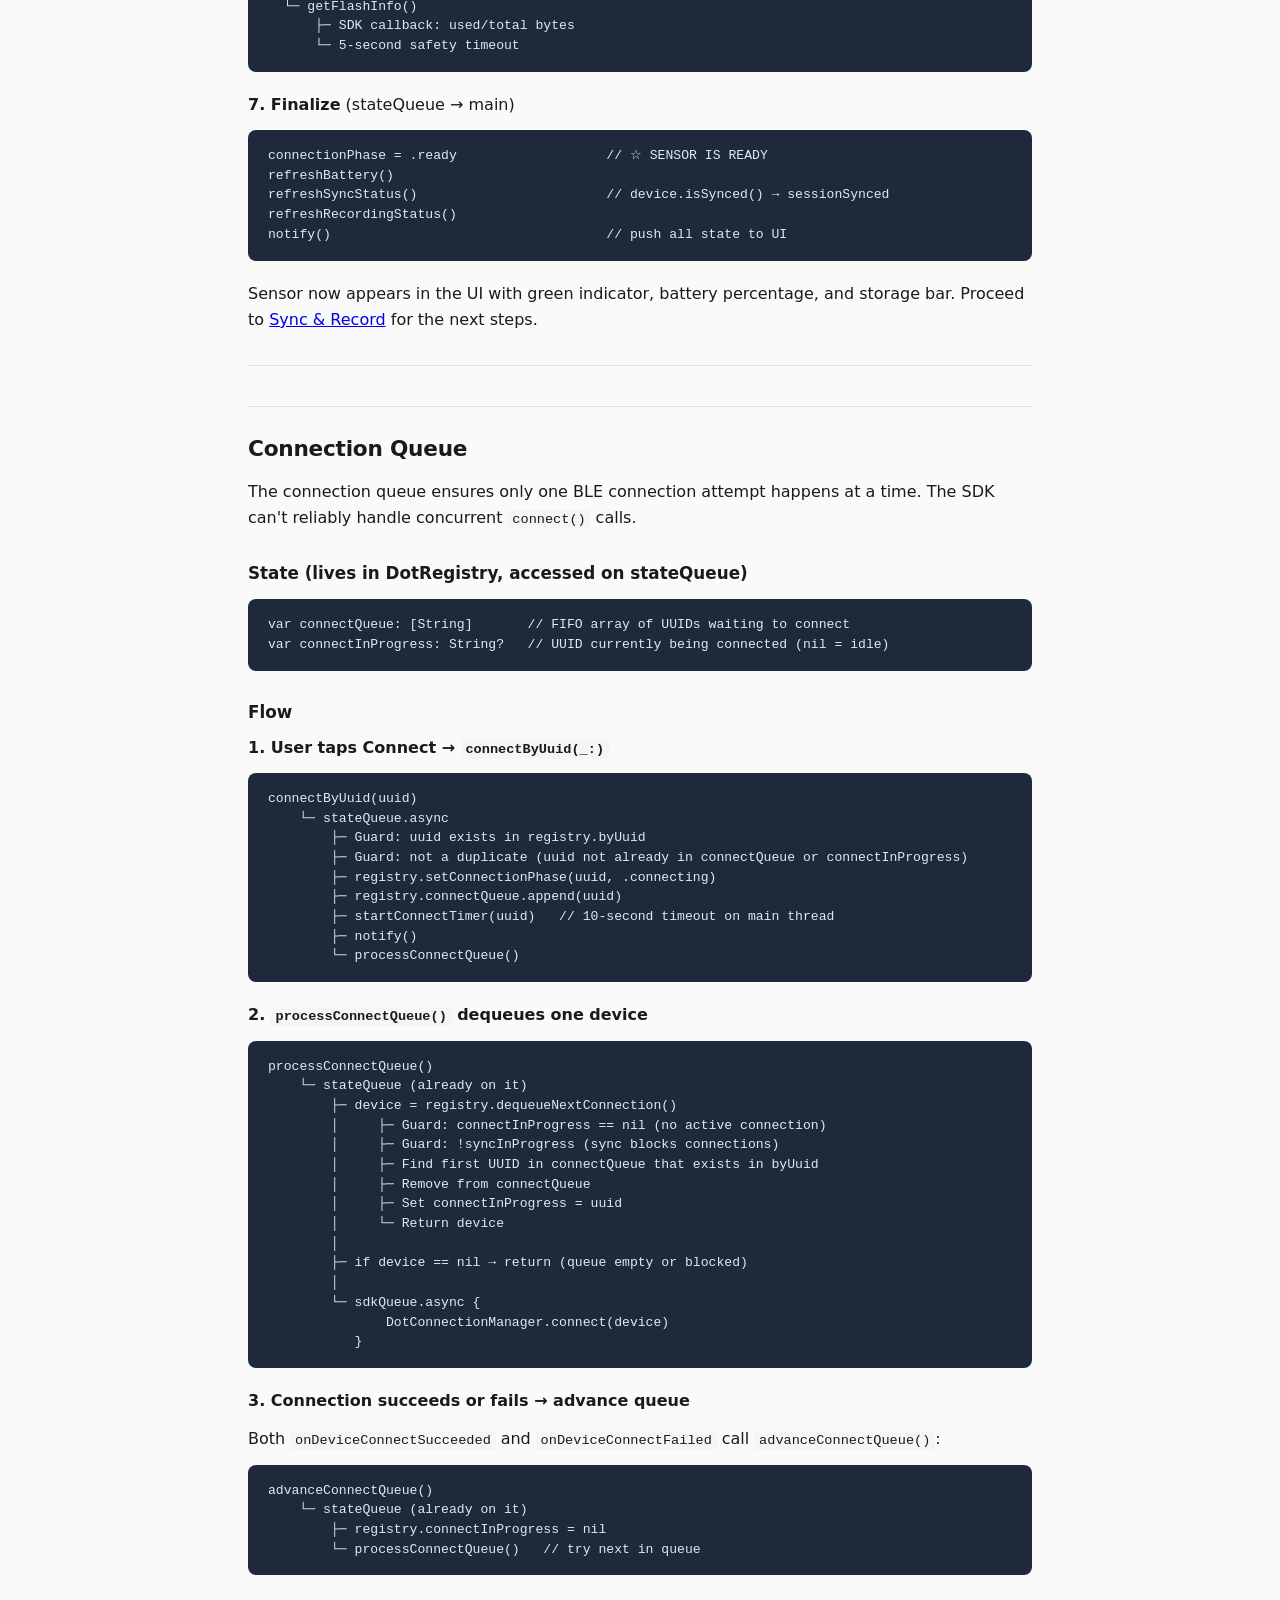
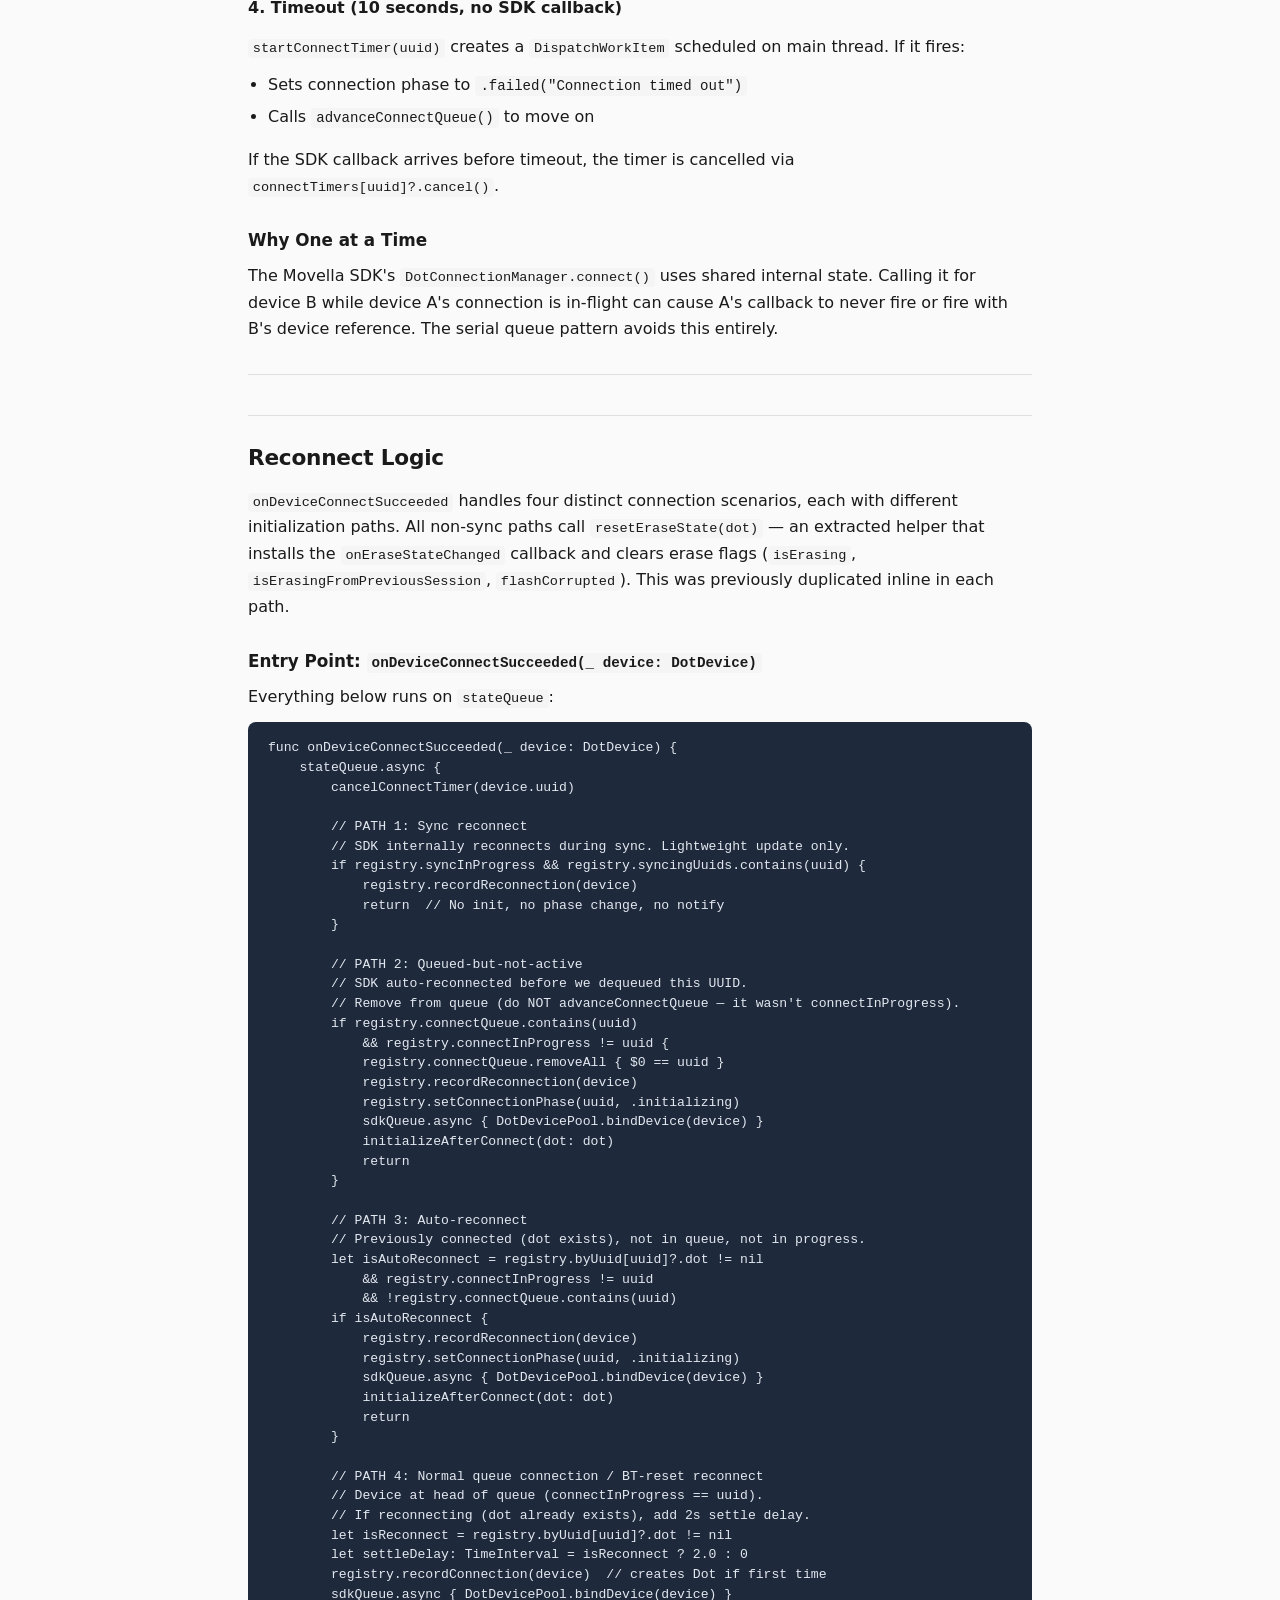
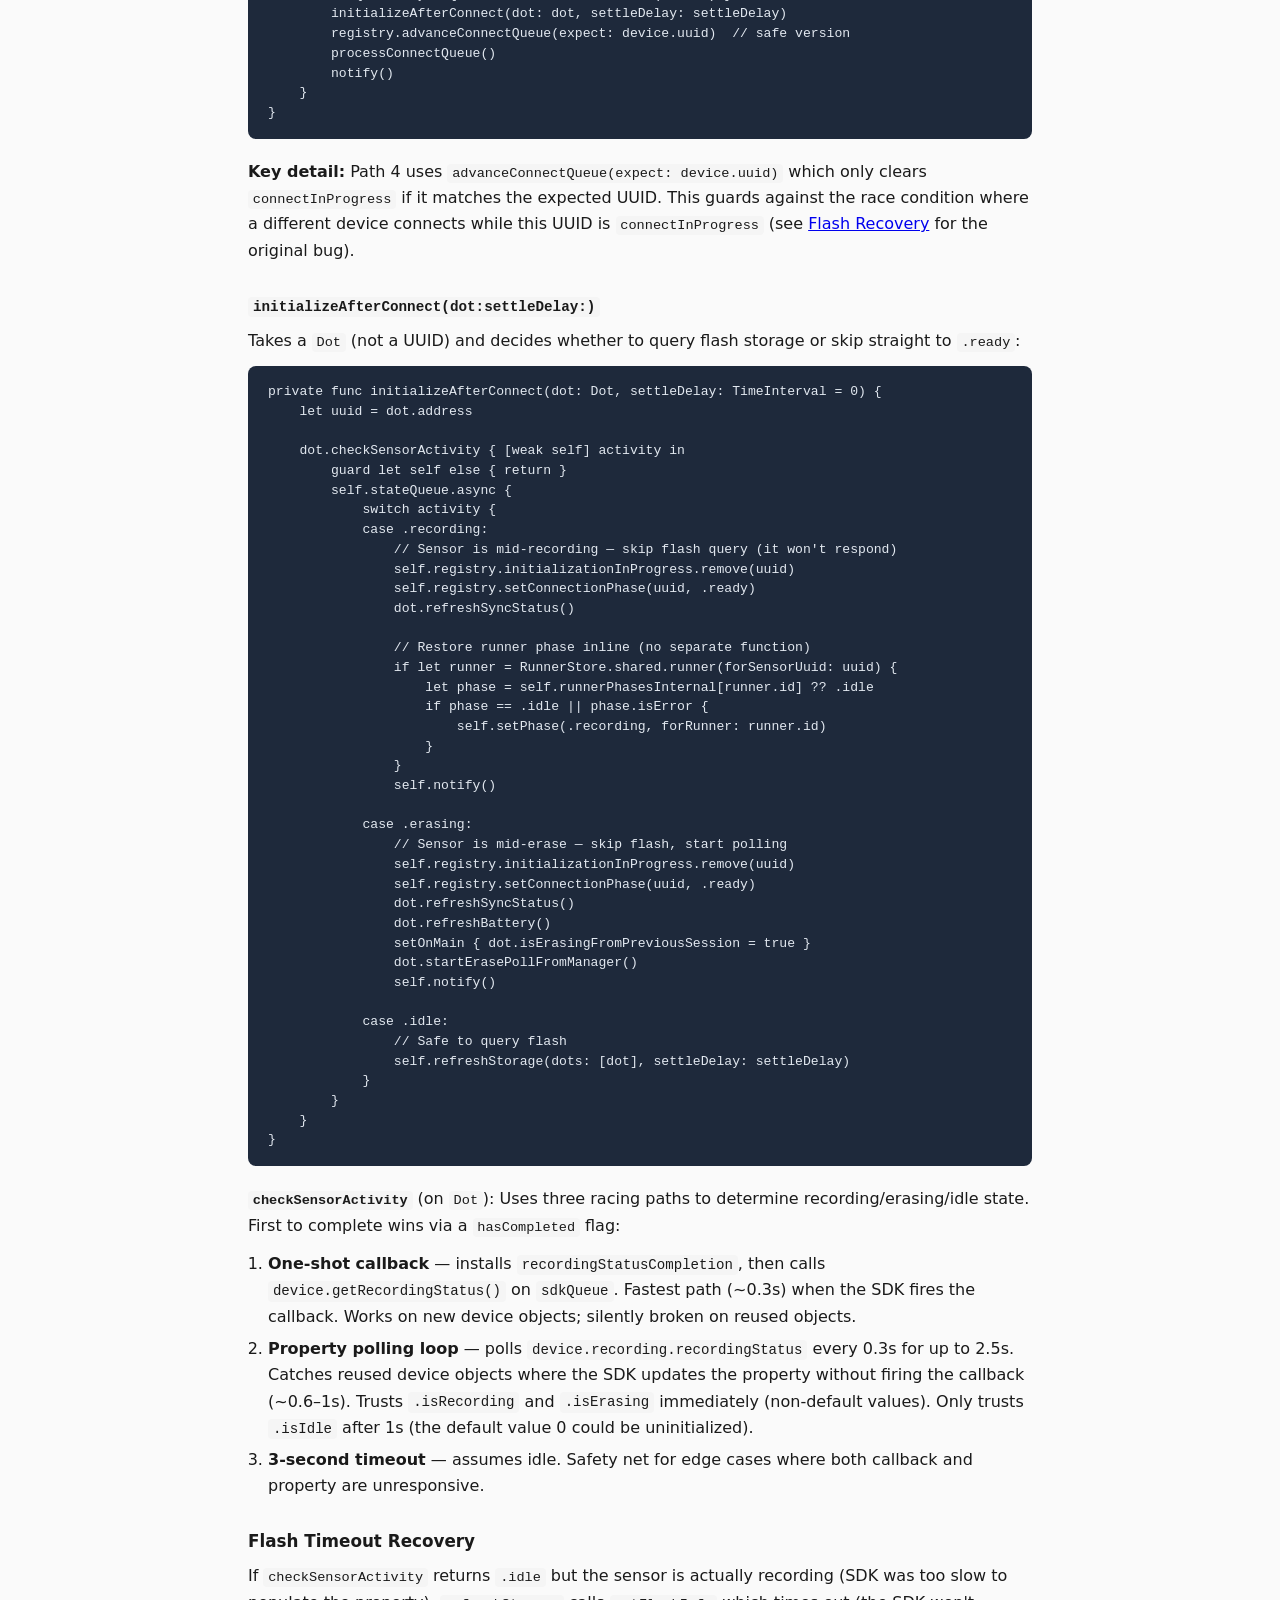
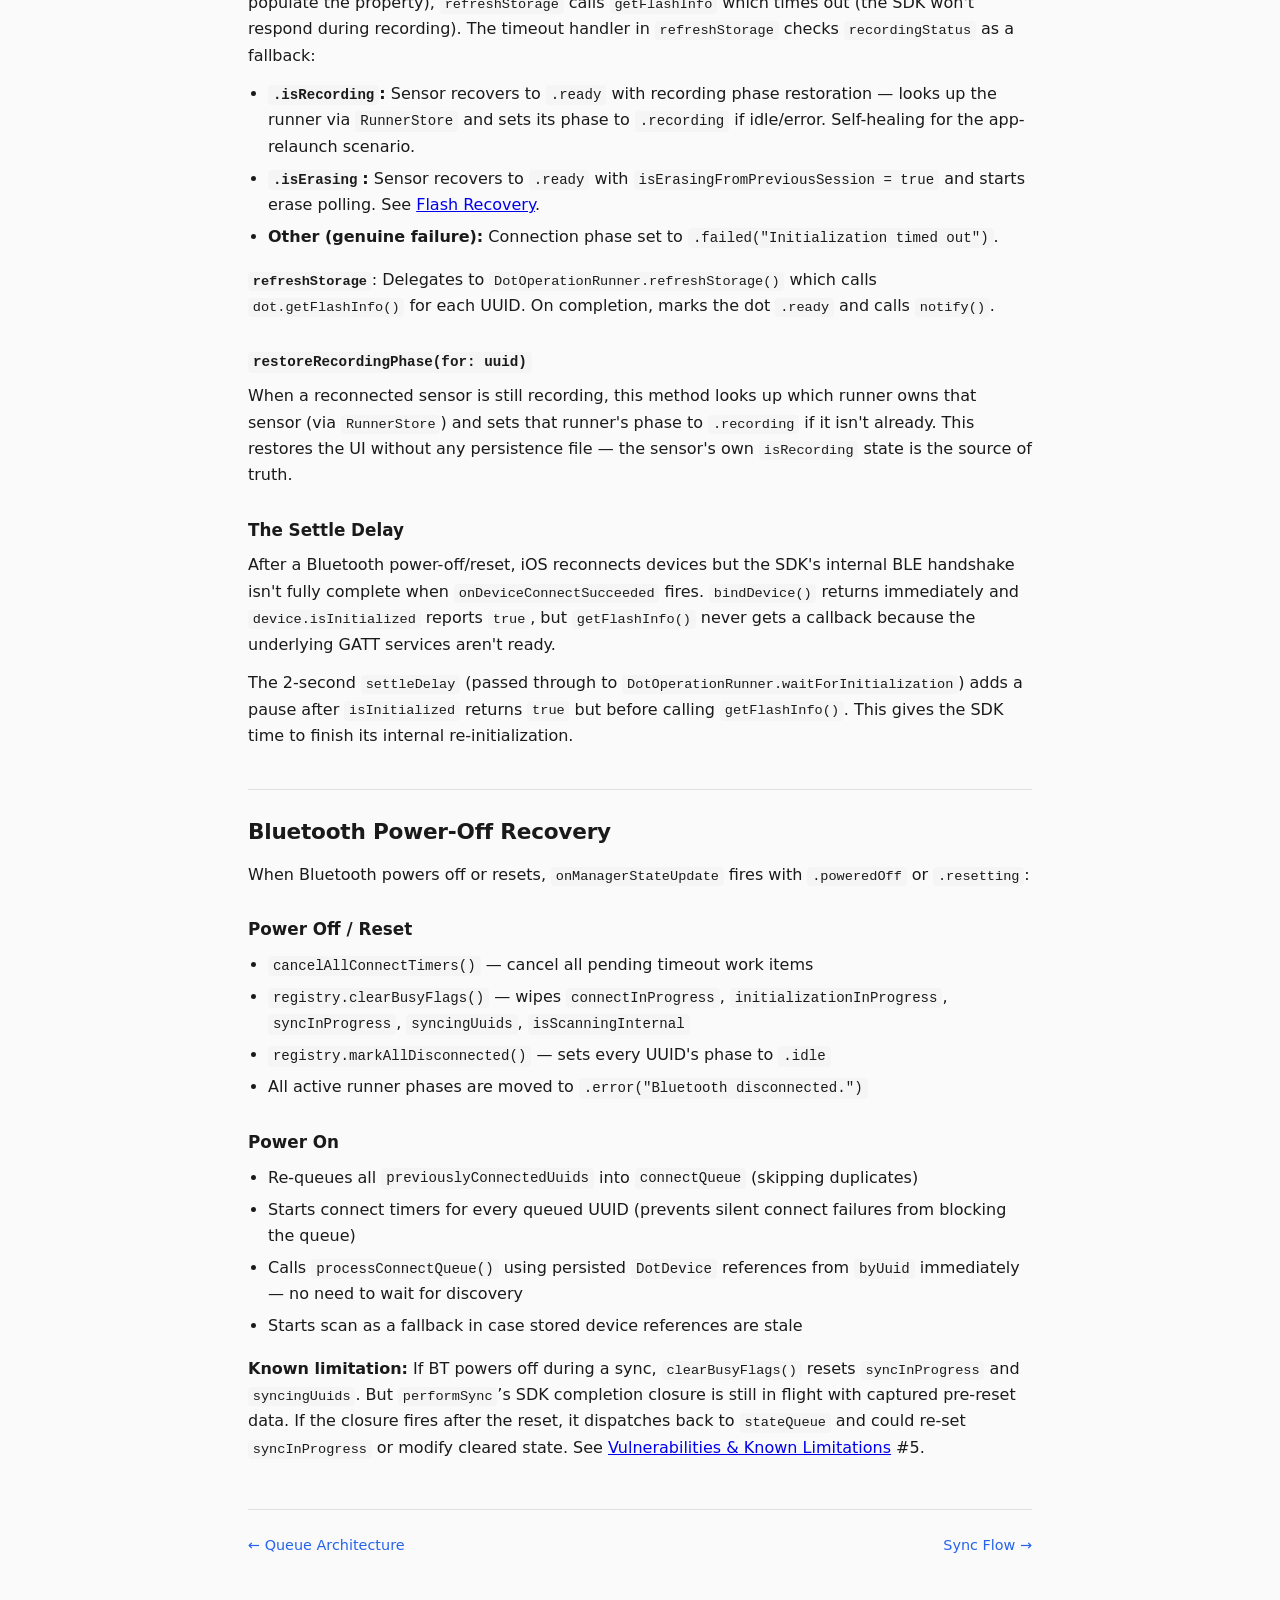
==== commit 319e25f3: "finished the redesign" ====
--- a/docs/connections.html
+++ b/docs/connections.html
@@ -24,7 +24,77 @@
 
 <div class="container">
   <h1>Deep Dive: Connection Queue &amp; Reconnect Logic</h1>
-  <p class="subtitle">Serial connection queue, timeout handling, and four reconnection paths.</p>
+  <p class="subtitle">Serial connection queue, timeout handling, four reconnection paths, and Bluetooth power-off recovery.</p>
+
+  <h2>Step-by-Step: User Tap to .ready</h2>
+
+  <p>The complete chain from &ldquo;user taps Connect&rdquo; to &ldquo;sensor shows as <code>.ready</code> in the UI&rdquo;. Typical time: ~3 seconds for first connect, ~5 seconds for BT-reset reconnect (includes 2s settle delay).</p>
+
+  <p><strong>1. Queue the UUID</strong> (stateQueue)</p>
+<pre><code>connectByUuid(uuid)
+  &boxvr;&boxh; connectQueue.append(uuid)
+  &boxvr;&boxh; connectionPhase = .connecting          // UI shows "Connecting..."
+  &boxvr;&boxh; startScan()                            // BLE scan begins
+  &boxvr;&boxh; startConnectTimer(uuid)                // 10-second timeout
+  &boxur;&boxh; processConnectQueue()                   // dequeue and connect</code></pre>
+
+  <p><strong>2. Dequeue and issue SDK connect</strong> (stateQueue &rarr; sdkQueue)</p>
+<pre><code>processConnectQueue()
+  &boxvr;&boxh; dequeueNextConnection()
+  &boxv;     guard: connectInProgress == nil         // one at a time
+  &boxv;     guard: !syncInProgress                  // blocked during sync
+  &boxv;     &boxur;&boxh; connectInProgress = uuid
+  &boxur;&boxh; sdkQueue: DotConnectionManager.connect(device)</code></pre>
+
+  <p><strong>3. SDK connect succeeds</strong> (SDK thread &rarr; stateQueue)</p>
+<pre><code>onDeviceConnectSucceeded(device)
+  &boxvr;&boxh; cancelConnectTimer(uuid)
+  &boxvr;&boxh; recordConnection(device)               // creates Dot if first time
+  &boxv;     connectionPhase = .initializing          // UI shows "Initializing..."
+  &boxvr;&boxh; sdkQueue: DotDevicePool.bindDevice(device)
+  &boxvr;&boxh; resetEraseState(dot)                   // clear erase flags
+  &boxvr;&boxh; advanceConnectQueue()                  // start next device
+  &boxur;&boxh; initializeAfterConnect(dot, settleDelay)</code></pre>
+
+  <p><strong>4. Check sensor activity</strong> (sdkQueue, ~0.3&ndash;3s)</p>
+<pre><code>checkSensorActivity { activity in ... }
+  Three racing paths (first wins):
+  &boxvr;&boxh; One-shot callback (~0.3s)              // fastest, new device objects
+  &boxvr;&boxh; Property polling every 0.3s (~0.6s)    // catches reused objects
+  &boxur;&boxh; 3-second timeout                       // assumes idle</code></pre>
+
+  <p><strong>5. Branch on result</strong> (stateQueue)</p>
+<pre><code>if .idle:
+  &boxur;&boxh; refreshStorage(dot, settleDelay)       // query flash &rarr; step 6
+
+if .recording:
+  &boxvr;&boxh; connectionPhase = .ready               // skip flash query
+  &boxvr;&boxh; refreshSyncStatus()
+  &boxur;&boxh; restore runner phase to .recording      // DONE
+
+if .erasing:
+  &boxvr;&boxh; connectionPhase = .ready
+  &boxvr;&boxh; isErasingFromPreviousSession = true
+  &boxur;&boxh; startErasePollFromManager()             // DONE (polls until complete)</code></pre>
+
+  <p><strong>6. Flash storage query</strong> (sdkQueue, ~0.5&ndash;1s)</p>
+<pre><code>refreshStorage()
+  &boxvr;&boxh; waitForInitialization (poll every 0.2s, 5s timeout)
+  &boxv;     if settleDelay: wait extra 2s after isInitialized == true
+  &boxur;&boxh; getFlashInfo()
+      &boxvr;&boxh; SDK callback: used/total bytes
+      &boxur;&boxh; 5-second safety timeout</code></pre>
+
+  <p><strong>7. Finalize</strong> (stateQueue &rarr; main)</p>
+<pre><code>connectionPhase = .ready                   // &star; SENSOR IS READY
+refreshBattery()
+refreshSyncStatus()                        // device.isSynced() &rarr; sessionSynced
+refreshRecordingStatus()
+notify()                                   // push all state to UI</code></pre>
+
+  <p>Sensor now appears in the UI with green indicator, battery percentage, and storage bar. Proceed to <a href="sync.html">Sync &amp; Record</a> for the next steps.</p>
+
+  <hr>
 
   <h2>Connection Queue</h2>
 
@@ -94,61 +164,71 @@
 
   <h2>Reconnect Logic</h2>
 
-  <p><code>onDeviceConnectSucceeded</code> handles three distinct reconnection scenarios, each with different initialization paths.</p>
+  <p><code>onDeviceConnectSucceeded</code> handles four distinct connection scenarios, each with different initialization paths. All non-sync paths call <code>resetEraseState(dot)</code> &mdash; an extracted helper that installs the <code>onEraseStateChanged</code> callback and clears erase flags (<code>isErasing</code>, <code>isErasingFromPreviousSession</code>, <code>flashCorrupted</code>). This was previously duplicated inline in each path.</p>
 
   <h3>Entry Point: <code>onDeviceConnectSucceeded(_ device: DotDevice)</code></h3>
 
   <p>Everything below runs on <code>stateQueue</code>:</p>
 
 <pre><code>func onDeviceConnectSucceeded(_ device: DotDevice) {
-    stateQueue.async { [self] in
-        let uuid = device.uuid
-
-        // Cancel timeout timer
-        connectTimers[uuid]?.cancel()
-        connectTimers[uuid] = nil
+    stateQueue.async {
+        cancelConnectTimer(device.uuid)
 
         // PATH 1: Sync reconnect
+        // SDK internally reconnects during sync. Lightweight update only.
         if registry.syncInProgress &amp;&amp; registry.syncingUuids.contains(uuid) {
-            registry.recordReconnection(device)  // lightweight update, no phase change
-            advanceConnectQueue()
-            notify()
+            registry.recordReconnection(device)
+            return  // No init, no phase change, no notify
+        }
+
+        // PATH 2: Queued-but-not-active
+        // SDK auto-reconnected before we dequeued this UUID.
+        // Remove from queue (do NOT advanceConnectQueue &mdash; it wasn't connectInProgress).
+        if registry.connectQueue.contains(uuid)
+            &amp;&amp; registry.connectInProgress != uuid {
+            registry.connectQueue.removeAll { $0 == uuid }
+            registry.recordReconnection(device)
+            registry.setConnectionPhase(uuid, .initializing)
+            sdkQueue.async { DotDevicePool.bindDevice(device) }
+            initializeAfterConnect(dot: dot)
             return
         }
 
-        let alreadyKnown = registry.byUuid[uuid]?.dot != nil
-        let wasQueued = registry.connectInProgress == uuid
-
-        if alreadyKnown &amp;&amp; !wasQueued {
-            // PATH 2: Auto-reconnect (iOS reconnected without us asking)
+        // PATH 3: Auto-reconnect
+        // Previously connected (dot exists), not in queue, not in progress.
+        let isAutoReconnect = registry.byUuid[uuid]?.dot != nil
+            &amp;&amp; registry.connectInProgress != uuid
+            &amp;&amp; !registry.connectQueue.contains(uuid)
+        if isAutoReconnect {
             registry.recordReconnection(device)
             registry.setConnectionPhase(uuid, .initializing)
-            initializeAfterConnect(uuid: uuid)
-
-        } else if alreadyKnown &amp;&amp; wasQueued {
-            // PATH 3: BT-reset reconnect (we re-queued after BT power cycle)
-            registry.recordConnection(device)
-            advanceConnectQueue()
-            initializeAfterConnect(uuid: uuid, settleDelay: 2.0)
-
-        } else {
-            // PATH 4: First-time connection
-            registry.recordConnection(device)
-            advanceConnectQueue()
             sdkQueue.async { DotDevicePool.bindDevice(device) }
-            initializeAfterConnect(uuid: uuid)
+            initializeAfterConnect(dot: dot)
+            return
         }
 
+        // PATH 4: Normal queue connection / BT-reset reconnect
+        // Device at head of queue (connectInProgress == uuid).
+        // If reconnecting (dot already exists), add 2s settle delay.
+        let isReconnect = registry.byUuid[uuid]?.dot != nil
+        let settleDelay: TimeInterval = isReconnect ? 2.0 : 0
+        registry.recordConnection(device)  // creates Dot if first time
+        sdkQueue.async { DotDevicePool.bindDevice(device) }
+        initializeAfterConnect(dot: dot, settleDelay: settleDelay)
+        registry.advanceConnectQueue(expect: device.uuid)  // safe version
+        processConnectQueue()
         notify()
     }
 }</code></pre>
 
-  <h3><code>initializeAfterConnect(uuid:settleDelay:)</code></h3>
-
-  <p>This method decides whether to query flash storage or skip straight to <code>.ready</code>:</p>
-
-<pre><code>func initializeAfterConnect(uuid: String, settleDelay: TimeInterval = 0) {
-    guard let dot = registry.dot(forUuid: uuid) else { return }
+  <p><strong>Key detail:</strong> Path 4 uses <code>advanceConnectQueue(expect: device.uuid)</code> which only clears <code>connectInProgress</code> if it matches the expected UUID. This guards against the race condition where a different device connects while this UUID is <code>connectInProgress</code> (see <a href="flash-recovery.html">Flash Recovery</a> for the original bug).</p>
+
+  <h3><code>initializeAfterConnect(dot:settleDelay:)</code></h3>
+
+  <p>Takes a <code>Dot</code> (not a UUID) and decides whether to query flash storage or skip straight to <code>.ready</code>:</p>
+
+<pre><code>private func initializeAfterConnect(dot: Dot, settleDelay: TimeInterval = 0) {
+    let uuid = dot.address
 
     dot.checkSensorActivity { [weak self] activity in
         guard let self else { return }
@@ -156,18 +236,32 @@
             switch activity {
             case .recording:
                 // Sensor is mid-recording &mdash; skip flash query (it won't respond)
+                self.registry.initializationInProgress.remove(uuid)
                 self.registry.setConnectionPhase(uuid, .ready)
-                self.registry.initializationInProgress.remove(uuid)
-                self.restoreRecordingPhase(for: uuid)
+                dot.refreshSyncStatus()
+
+                // Restore runner phase inline (no separate function)
+                if let runner = RunnerStore.shared.runner(forSensorUuid: uuid) {
+                    let phase = self.runnerPhasesInternal[runner.id] ?? .idle
+                    if phase == .idle || phase.isError {
+                        self.setPhase(.recording, forRunner: runner.id)
+                    }
+                }
                 self.notify()
+
             case .erasing:
                 // Sensor is mid-erase &mdash; skip flash, start polling
+                self.registry.initializationInProgress.remove(uuid)
                 self.registry.setConnectionPhase(uuid, .ready)
+                dot.refreshSyncStatus()
+                dot.refreshBattery()
+                setOnMain { dot.isErasingFromPreviousSession = true }
                 dot.startErasePollFromManager()
                 self.notify()
+
             case .idle:
                 // Safe to query flash
-                self.refreshStorage(uuids: [uuid], settleDelay: settleDelay)
+                self.refreshStorage(dots: [dot], settleDelay: settleDelay)
             }
         }
     }
@@ -180,7 +274,15 @@
     <li><strong>3-second timeout</strong> &mdash; assumes idle. Safety net for edge cases where both callback and property are unresponsive.</li>
   </ol>
 
-  <p><strong>Flash timeout recovery:</strong> If <code>checkSensorActivity</code> returns <code>.idle</code> but the sensor is actually recording (SDK was too slow), <code>refreshStorage</code> calls <code>getFlashInfo</code> which times out. The timeout handler checks <code>recordingStatus</code> &mdash; if it now shows <code>.isRecording</code>, the sensor is recovered to <code>.ready</code> with <code>restoreRecordingPhase</code> instead of failing initialization. This makes the system self-healing for the app-relaunch scenario.</p>
+  <h3>Flash Timeout Recovery</h3>
+
+  <p>If <code>checkSensorActivity</code> returns <code>.idle</code> but the sensor is actually recording (SDK was too slow to populate the property), <code>refreshStorage</code> calls <code>getFlashInfo</code> which times out (the SDK won't respond during recording). The timeout handler in <code>refreshStorage</code> checks <code>recordingStatus</code> as a fallback:</p>
+
+  <ul>
+    <li><strong><code>.isRecording</code>:</strong> Sensor recovers to <code>.ready</code> with recording phase restoration &mdash; looks up the runner via <code>RunnerStore</code> and sets its phase to <code>.recording</code> if idle/error. Self-healing for the app-relaunch scenario.</li>
+    <li><strong><code>.isErasing</code>:</strong> Sensor recovers to <code>.ready</code> with <code>isErasingFromPreviousSession = true</code> and starts erase polling. See <a href="flash-recovery.html">Flash Recovery</a>.</li>
+    <li><strong>Other (genuine failure):</strong> Connection phase set to <code>.failed("Initialization timed out")</code>.</li>
+  </ul>
 
   <p><strong><code>refreshStorage</code></strong>: Delegates to <code>DotOperationRunner.refreshStorage()</code> which calls <code>dot.getFlashInfo()</code> for each UUID. On completion, marks the dot <code>.ready</code> and calls <code>notify()</code>.</p>
 
@@ -193,6 +295,28 @@
   <p>After a Bluetooth power-off/reset, iOS reconnects devices but the SDK's internal BLE handshake isn't fully complete when <code>onDeviceConnectSucceeded</code> fires. <code>bindDevice()</code> returns immediately and <code>device.isInitialized</code> reports <code>true</code>, but <code>getFlashInfo()</code> never gets a callback because the underlying GATT services aren't ready.</p>
 
   <p>The 2-second <code>settleDelay</code> (passed through to <code>DotOperationRunner.waitForInitialization</code>) adds a pause after <code>isInitialized</code> returns <code>true</code> but before calling <code>getFlashInfo()</code>. This gives the SDK time to finish its internal re-initialization.</p>
+
+  <h2 id="bt-recovery">Bluetooth Power-Off Recovery</h2>
+
+  <p>When Bluetooth powers off or resets, <code>onManagerStateUpdate</code> fires with <code>.poweredOff</code> or <code>.resetting</code>:</p>
+
+  <h3>Power Off / Reset</h3>
+  <ul>
+    <li><code>cancelAllConnectTimers()</code> &mdash; cancel all pending timeout work items</li>
+    <li><code>registry.clearBusyFlags()</code> &mdash; wipes <code>connectInProgress</code>, <code>initializationInProgress</code>, <code>syncInProgress</code>, <code>syncingUuids</code>, <code>isScanningInternal</code></li>
+    <li><code>registry.markAllDisconnected()</code> &mdash; sets every UUID's phase to <code>.idle</code></li>
+    <li>All active runner phases are moved to <code>.error("Bluetooth disconnected.")</code></li>
+  </ul>
+
+  <h3>Power On</h3>
+  <ul>
+    <li>Re-queues all <code>previouslyConnectedUuids</code> into <code>connectQueue</code> (skipping duplicates)</li>
+    <li>Starts connect timers for every queued UUID (prevents silent connect failures from blocking the queue)</li>
+    <li>Calls <code>processConnectQueue()</code> using persisted <code>DotDevice</code> references from <code>byUuid</code> immediately &mdash; no need to wait for discovery</li>
+    <li>Starts scan as a fallback in case stored device references are stale</li>
+  </ul>
+
+  <p><strong>Known limitation:</strong> If BT powers off during a sync, <code>clearBusyFlags()</code> resets <code>syncInProgress</code> and <code>syncingUuids</code>. But <code>performSync</code>&rsquo;s SDK completion closure is still in flight with captured pre-reset data. If the closure fires after the reset, it dispatches back to <code>stateQueue</code> and could re-set <code>syncInProgress</code> or modify cleared state. See <a href="overview.html">Vulnerabilities &amp; Known Limitations</a> #5.</p>
 
   <div class="page-nav">
     <a href="queues.html">&larr; Queue Architecture</a>
